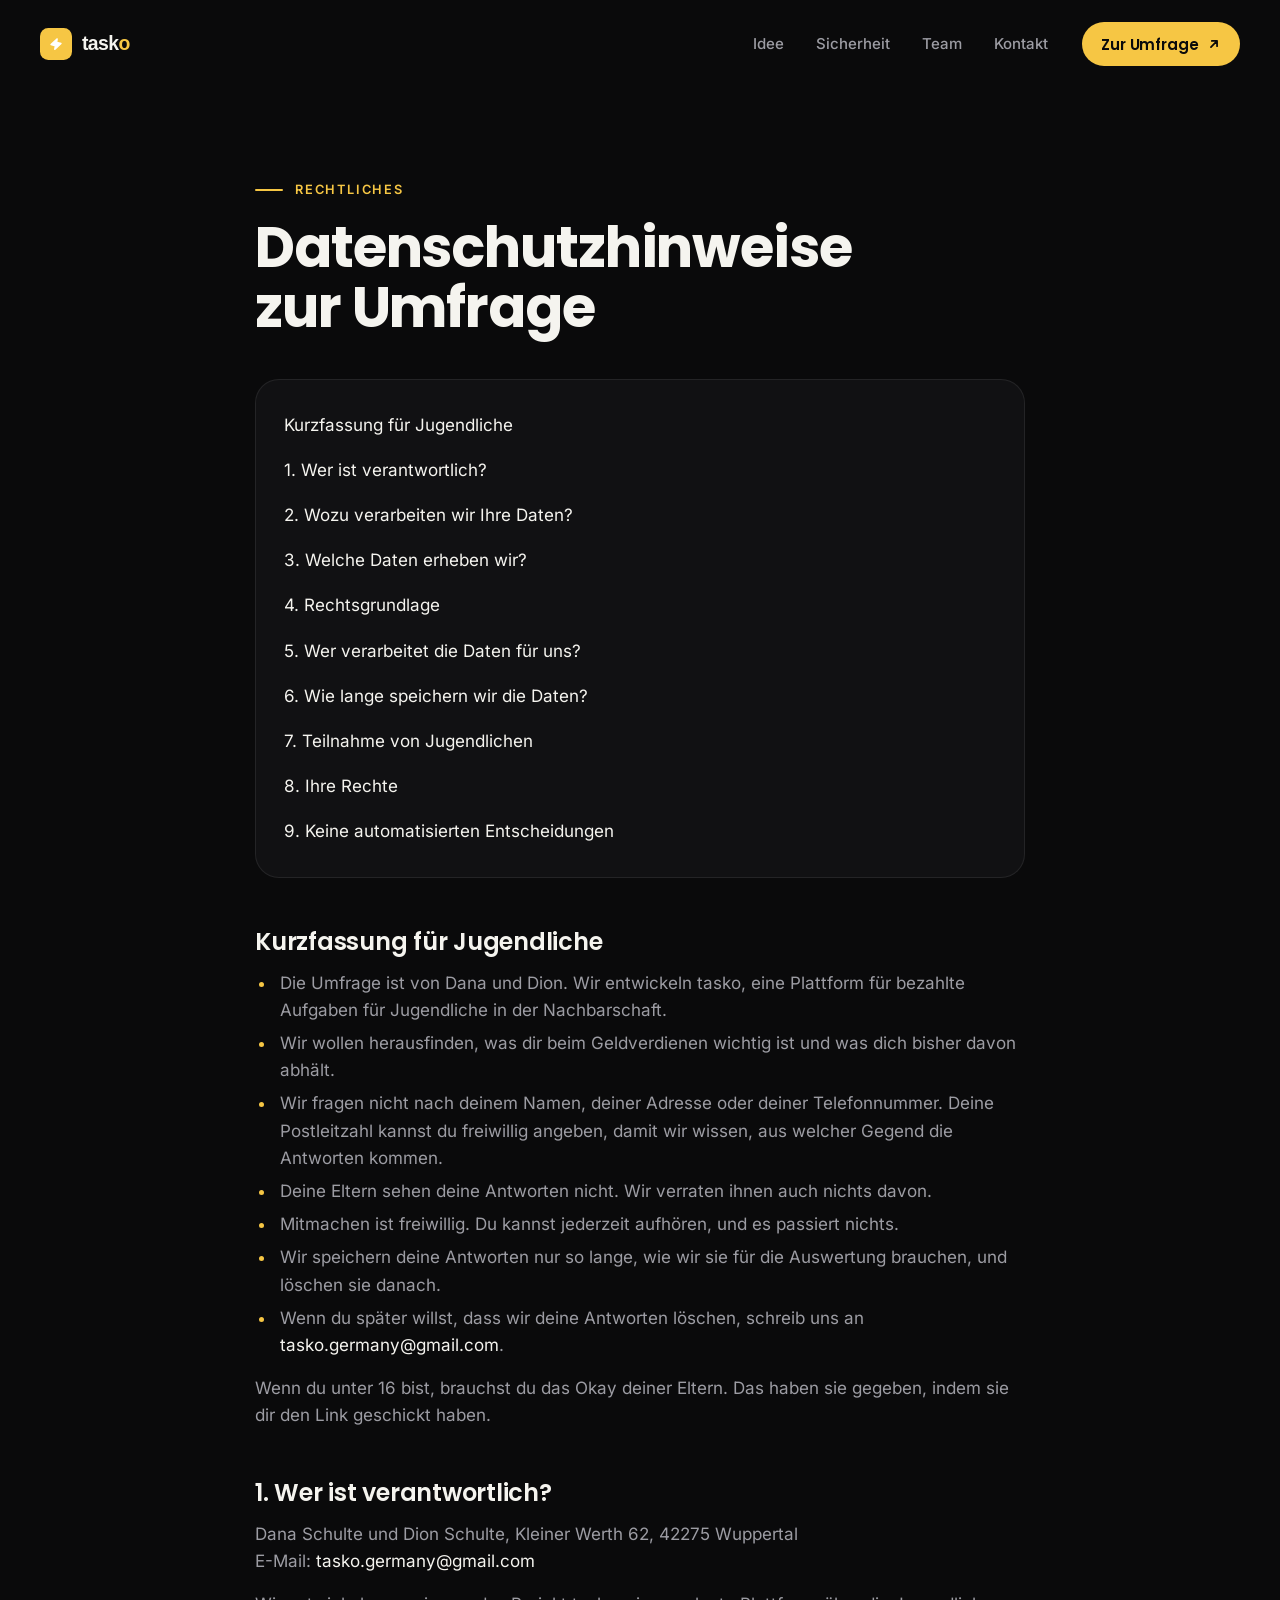
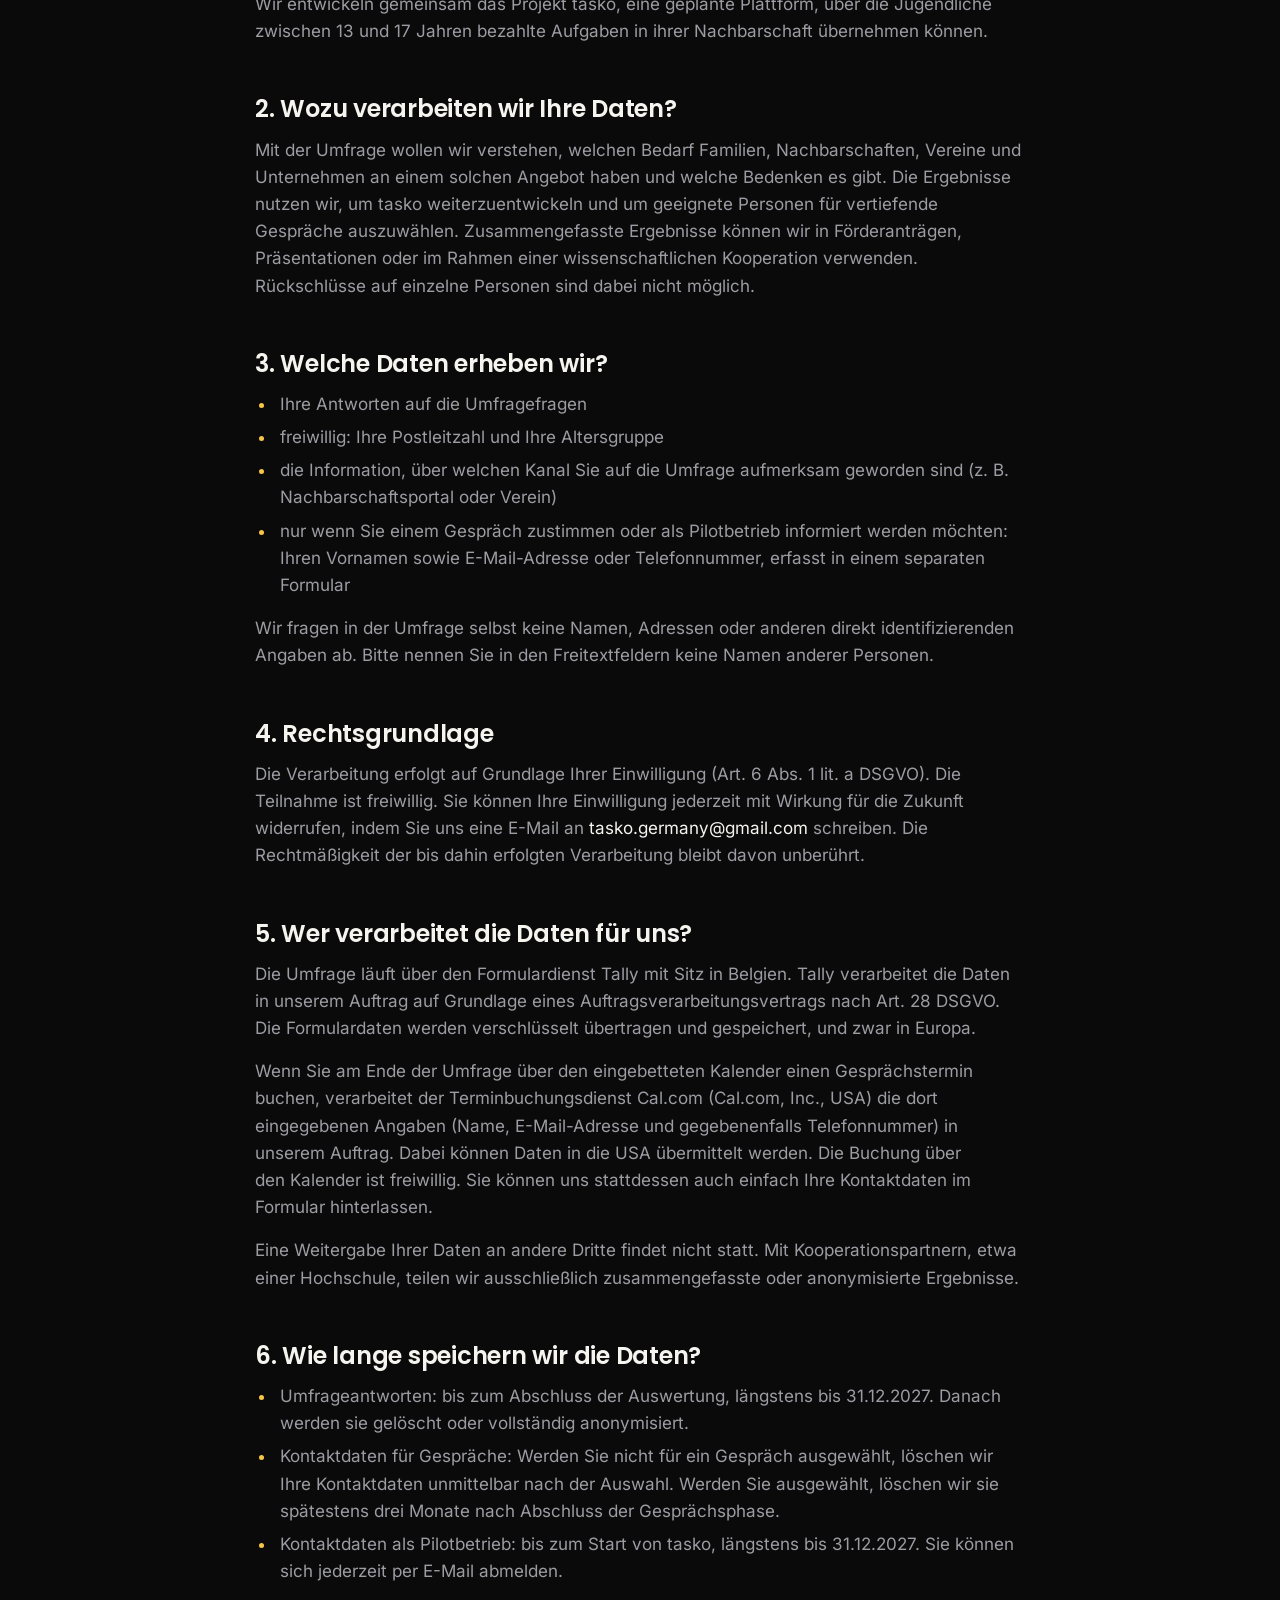
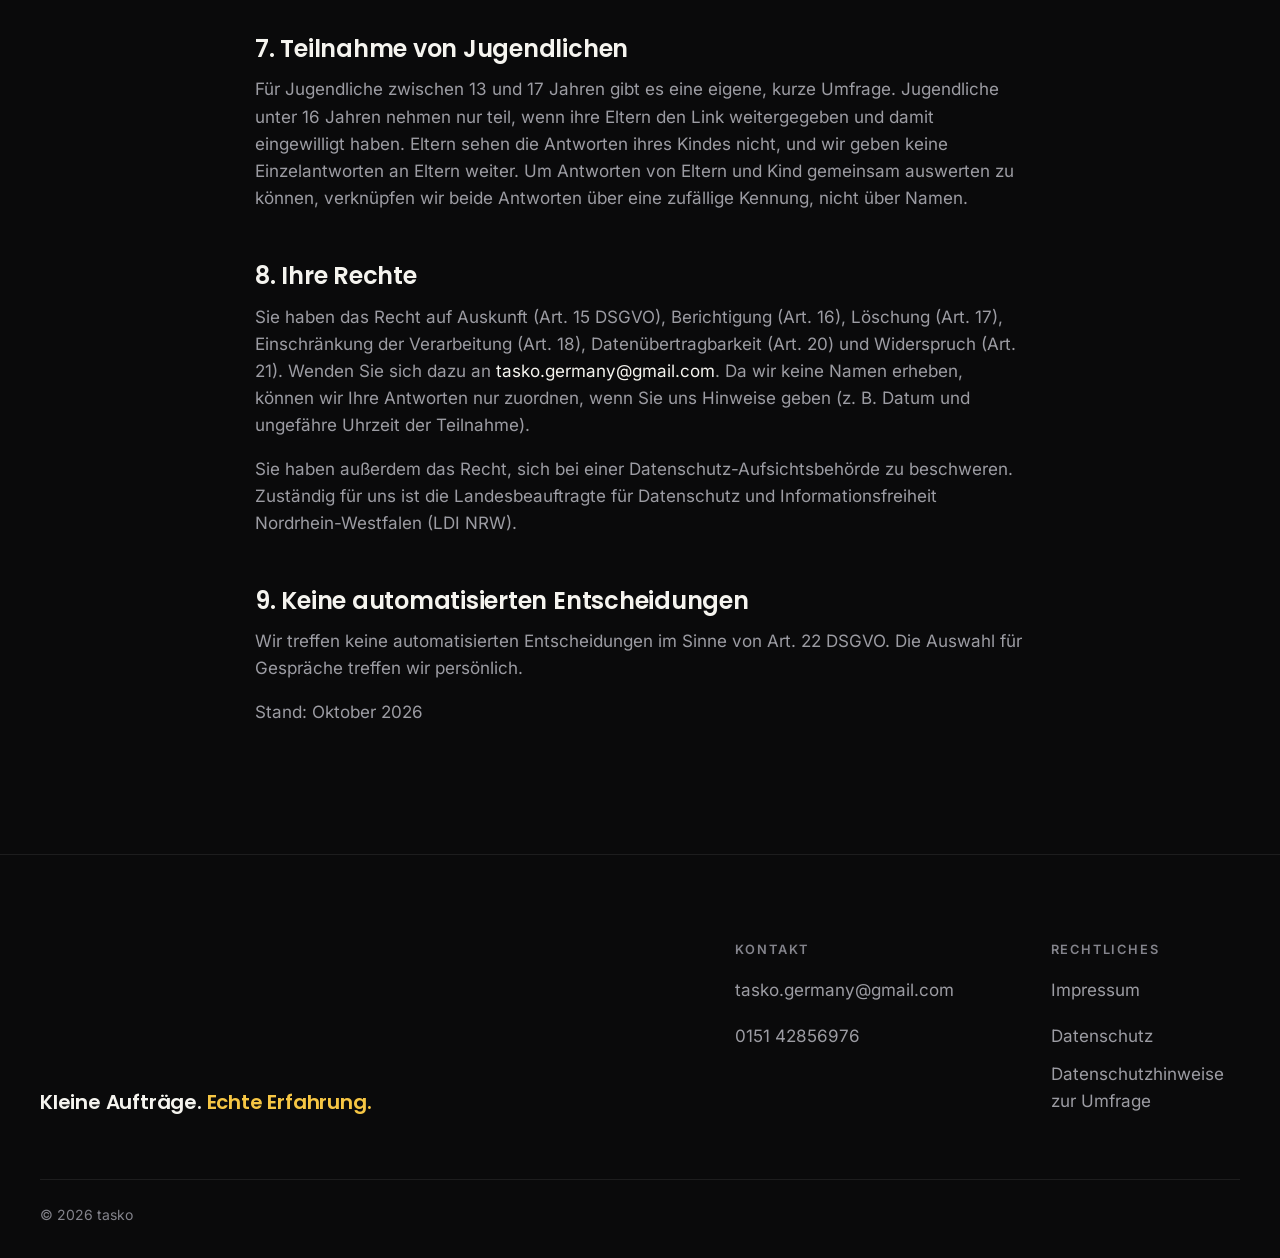
==== datenschutz-umfrage/index.html @ dd3f96b8 "tasko website v1" ====
<!doctype html>
<html lang="de">
<head>
  <meta charset="utf-8">
  <meta name="viewport" content="width=device-width, initial-scale=1, viewport-fit=cover">
  <!-- Sicherheit (GitHub Pages erlaubt keine eigenen HTTP-Header, daher per Meta; frame-ancestors geht per Meta nicht) -->
  <meta http-equiv="Content-Security-Policy" content="default-src 'self'; connect-src 'self' https://formspree.io; form-action https://formspree.io; img-src 'self' data:; font-src 'self'; style-src 'self'; script-src 'self'; base-uri 'self'; object-src 'none'">
  <meta name="referrer" content="strict-origin-when-cross-origin">
  <title>Datenschutzhinweise zur Umfrage | tasko</title>
  <meta name="description" content="Datenschutzhinweise zur tasko-Umfrage bei Tally: welche Daten wir erheben, wofür und welche Rechte du hast.">
  <meta name="color-scheme" content="dark">
  <meta name="theme-color" content="#0A0A0B">
  <link rel="canonical" href="https://taskoapp.de/datenschutz-umfrage/">

  <script src="/assets/js/early.js?v=8"></script>
  <link rel="preload" href="/assets/fonts/poppins-700.woff2" as="font" type="font/woff2" crossorigin>
  <link rel="preload" href="/assets/fonts/inter-400.woff2" as="font" type="font/woff2" crossorigin>
  <link rel="stylesheet" href="/assets/css/style.css?v=10">

  <link rel="icon" href="/favicon.svg" type="image/svg+xml">
  <link rel="apple-touch-icon" href="/apple-touch-icon.png">

  <script src="/assets/js/main.js?v=8" defer></script>
</head>
<body>
  <svg width="0" height="0" class="visually-hidden" aria-hidden="true" focusable="false">
    <symbol id="i-arrow" viewBox="0 0 16 16">
      <path d="M4.5 11.5 11.5 4.5M5.5 4.5h6v6"/>
    </symbol>
  </svg>

  <a class="skip-link" href="#main">Zum Inhalt springen</a>

  <!-- ========== Navigation ========== -->
  <header class="site-header">
    <div class="container">
    <nav class="nav" aria-label="Hauptnavigation">
      <a class="nav__brand" href="/" aria-label="tasko, zur Startseite">
        <img class="nav__badge" src="/assets/img/logo/tasko-badge.svg" alt="" width="32" height="32">
        <!-- TODO: Wortmarke als SVG aus der Originaldatei exportieren -->
        <img class="nav__wordmark" src="/assets/img/logo/tasko-wordmark.svg" alt="" width="68" height="22">
      </a>

      <ul class="nav__links" role="list">
        <li><a class="nav__link" href="/#idee">Idee</a></li>
        <li><a class="nav__link" href="/#sicherheit">Sicherheit</a></li>
        <li><a class="nav__link" href="/#team">Team</a></li>
        <li><a class="nav__link" href="/#kontakt">Kontakt</a></li>
      </ul>

      <a class="btn btn--primary btn--sm nav__cta" href="https://tally.so/r/EkyG24" target="_blank" rel="noopener">
        <span class="label-long">Zur Umfrage</span><span class="label-short">Umfrage</span>
        <svg class="btn__icon" aria-hidden="true" focusable="false"><use href="#i-arrow"/></svg>
        <span class="visually-hidden">(öffnet in neuem Tab)</span>
      </a>

      <button class="nav__toggle" type="button" aria-expanded="false" aria-controls="menu" aria-label="Menü öffnen">
        <span class="nav__toggle-lines" aria-hidden="true"></span>
      </button>
    </nav>
    </div>
  </header>

  <!-- ========== Mobil-Menü ========== -->
  <div class="menu" id="menu">
    <div class="menu__inner container">
      <nav aria-label="Mobile Navigation">
        <ul class="menu__list" role="list">
          <li><a class="menu__link" href="/#idee"><span class="menu__num" aria-hidden="true">01</span>Idee</a></li>
          <li><a class="menu__link" href="/#sicherheit"><span class="menu__num" aria-hidden="true">02</span>Sicherheit</a></li>
          <li><a class="menu__link" href="/#team"><span class="menu__num" aria-hidden="true">03</span>Team</a></li>
          <li><a class="menu__link" href="/#kontakt"><span class="menu__num" aria-hidden="true">04</span>Kontakt</a></li>
        </ul>
      </nav>
      <div class="menu__foot">
        <a class="btn btn--primary" href="https://tally.so/r/EkyG24" target="_blank" rel="noopener">
          Zur Umfrage
          <svg class="btn__icon" aria-hidden="true" focusable="false"><use href="#i-arrow"/></svg>
          <span class="visually-hidden">(öffnet in neuem Tab)</span>
        </a>
        <div class="menu__contact">
          <a class="link" href="mailto:tasko.germany@gmail.com">tasko.germany@gmail.com</a>
          <a class="link" href="tel:+4915142856976">0151 42856976</a>
        </div>
      </div>
    </div>
  </div>

  <main id="main" tabindex="-1">
    <article class="legal container" aria-labelledby="legal-title">
      <p class="eyebrow">Rechtliches</p>
      <h1 id="legal-title">Datenschutzhinweise zur Umfrage</h1>

      <!-- TODO: vor Veröffentlichung rechtlich prüfen lassen -->
      <nav class="legal__toc" aria-label="Inhalt">
        <ol role="list">
          <li><a class="link" href="#kurz">Kurzfassung für Jugendliche</a></li>
          <li><a class="link" href="#verantwortlich">1. Wer ist verantwortlich?</a></li>
          <li><a class="link" href="#zweck">2. Wozu verarbeiten wir Ihre Daten?</a></li>
          <li><a class="link" href="#daten">3. Welche Daten erheben wir?</a></li>
          <li><a class="link" href="#rechtsgrundlage">4. Rechtsgrundlage</a></li>
          <li><a class="link" href="#dienstleister">5. Wer verarbeitet die Daten für uns?</a></li>
          <li><a class="link" href="#speicherdauer">6. Wie lange speichern wir die Daten?</a></li>
          <li><a class="link" href="#jugendliche">7. Teilnahme von Jugendlichen</a></li>
          <li><a class="link" href="#rechte">8. Ihre Rechte</a></li>
          <li><a class="link" href="#entscheidungen">9. Keine automatisierten Entscheidungen</a></li>
        </ol>
      </nav>

      <h2 id="kurz">Kurzfassung für Jugendliche</h2>
      <ul>
        <li>Die Umfrage ist von Dana und Dion. Wir entwickeln tasko, eine Plattform für bezahlte Aufgaben für Jugendliche in der Nachbarschaft.</li>
        <li>Wir wollen herausfinden, was dir beim Geldverdienen wichtig ist und was dich bisher davon abhält.</li>
        <li>Wir fragen nicht nach deinem Namen, deiner Adresse oder deiner Telefonnummer. Deine Postleitzahl kannst du freiwillig angeben, damit wir wissen, aus welcher Gegend die Antworten kommen.</li>
        <li>Deine Eltern sehen deine Antworten nicht. Wir verraten ihnen auch nichts davon.</li>
        <li>Mitmachen ist freiwillig. Du kannst jederzeit aufhören, und es passiert nichts.</li>
        <li>Wir speichern deine Antworten nur so lange, wie wir sie für die Auswertung brauchen, und löschen sie danach.</li>
        <li>Wenn du später willst, dass wir deine Antworten löschen, schreib uns an <a class="link" href="mailto:tasko.germany@gmail.com">tasko.germany@gmail.com</a>.</li>
      </ul>
      <p>Wenn du unter 16 bist, brauchst du das Okay deiner Eltern. Das haben sie gegeben, indem sie dir den Link geschickt haben.</p>

      <h2 id="verantwortlich">1. Wer ist verantwortlich?</h2>
      <p>Dana Schulte und Dion Schulte, Kleiner Werth 62, 42275 Wuppertal<br>
      E-Mail: <a class="link" href="mailto:tasko.germany@gmail.com">tasko.germany@gmail.com</a></p>
      <p>Wir entwickeln gemeinsam das Projekt tasko, eine geplante Plattform, über die Jugendliche zwischen 13 und 17 Jahren bezahlte Aufgaben in ihrer Nachbarschaft übernehmen können.</p>

      <h2 id="zweck">2. Wozu verarbeiten wir Ihre Daten?</h2>
      <p>Mit der Umfrage wollen wir verstehen, welchen Bedarf Familien, Nachbarschaften, Vereine und Unternehmen an einem solchen Angebot haben und welche Bedenken es gibt. Die Ergebnisse nutzen wir, um tasko weiterzuentwickeln und um geeignete Personen für vertiefende Gespräche auszuwählen. Zusammengefasste Ergebnisse können wir in Förderanträgen, Präsentationen oder im Rahmen einer wissenschaftlichen Kooperation verwenden. Rückschlüsse auf einzelne Personen sind dabei nicht möglich.</p>

      <h2 id="daten">3. Welche Daten erheben wir?</h2>
      <ul>
        <li>Ihre Antworten auf die Umfragefragen</li>
        <li>freiwillig: Ihre Postleitzahl und Ihre Altersgruppe</li>
        <li>die Information, über welchen Kanal Sie auf die Umfrage aufmerksam geworden sind (z. B. Nachbarschaftsportal oder Verein)</li>
        <li>nur wenn Sie einem Gespräch zustimmen oder als Pilotbetrieb informiert werden möchten: Ihren Vornamen sowie E-Mail-Adresse oder Telefonnummer, erfasst in einem separaten Formular</li>
      </ul>
      <p>Wir fragen in der Umfrage selbst keine Namen, Adressen oder anderen direkt identifizierenden Angaben ab. Bitte nennen Sie in den Freitextfeldern keine Namen anderer Personen.</p>

      <h2 id="rechtsgrundlage">4. Rechtsgrundlage</h2>
      <p>Die Verarbeitung erfolgt auf Grundlage Ihrer Einwilligung (Art. 6 Abs. 1 lit. a DSGVO). Die Teilnahme ist freiwillig. Sie können Ihre Einwilligung jederzeit mit Wirkung für die Zukunft widerrufen, indem Sie uns eine E-Mail an <a class="link" href="mailto:tasko.germany@gmail.com">tasko.germany@gmail.com</a> schreiben. Die Rechtmäßigkeit der bis dahin erfolgten Verarbeitung bleibt davon unberührt.</p>

      <h2 id="dienstleister">5. Wer verarbeitet die Daten für uns?</h2>
      <p>Die Umfrage läuft über den Formulardienst Tally mit Sitz in Belgien. Tally verarbeitet die Daten in unserem Auftrag auf Grundlage eines Auftragsverarbeitungsvertrags nach Art. 28 DSGVO. Die Formulardaten werden verschlüsselt übertragen und gespeichert, und zwar in Europa.</p>
      <p>Wenn Sie am Ende der Umfrage über den eingebetteten Kalender einen Gesprächstermin buchen, verarbeitet der Terminbuchungsdienst Cal.com (Cal.com, Inc., USA) die dort eingegebenen Angaben (Name, E-Mail-Adresse und gegebenenfalls Telefonnummer) in unserem Auftrag. Dabei können Daten in die USA übermittelt werden. Die Buchung über den Kalender ist freiwillig. Sie können uns stattdessen auch einfach Ihre Kontaktdaten im Formular hinterlassen.</p>
      <p>Eine Weitergabe Ihrer Daten an andere Dritte findet nicht statt. Mit Kooperationspartnern, etwa einer Hochschule, teilen wir ausschließlich zusammengefasste oder anonymisierte Ergebnisse.</p>

      <h2 id="speicherdauer">6. Wie lange speichern wir die Daten?</h2>
      <ul>
        <li>Umfrageantworten: bis zum Abschluss der Auswertung, längstens bis 31.12.2027. Danach werden sie gelöscht oder vollständig anonymisiert.</li>
        <li>Kontaktdaten für Gespräche: Werden Sie nicht für ein Gespräch ausgewählt, löschen wir Ihre Kontaktdaten unmittelbar nach der Auswahl. Werden Sie ausgewählt, löschen wir sie spätestens drei Monate nach Abschluss der Gesprächsphase.</li>
        <li>Kontaktdaten als Pilotbetrieb: bis zum Start von tasko, längstens bis 31.12.2027. Sie können sich jederzeit per E-Mail abmelden.</li>
      </ul>

      <h2 id="jugendliche">7. Teilnahme von Jugendlichen</h2>
      <p>Für Jugendliche zwischen 13 und 17 Jahren gibt es eine eigene, kurze Umfrage. Jugendliche unter 16 Jahren nehmen nur teil, wenn ihre Eltern den Link weitergegeben und damit eingewilligt haben. Eltern sehen die Antworten ihres Kindes nicht, und wir geben keine Einzelantworten an Eltern weiter. Um Antworten von Eltern und Kind gemeinsam auswerten zu können, verknüpfen wir beide Antworten über eine zufällige Kennung, nicht über Namen.</p>

      <h2 id="rechte">8. Ihre Rechte</h2>
      <p>Sie haben das Recht auf Auskunft (Art. 15 DSGVO), Berichtigung (Art. 16), Löschung (Art. 17), Einschränkung der Verarbeitung (Art. 18), Datenübertragbarkeit (Art. 20) und Widerspruch (Art. 21). Wenden Sie sich dazu an <a class="link" href="mailto:tasko.germany@gmail.com">tasko.germany@gmail.com</a>. Da wir keine Namen erheben, können wir Ihre Antworten nur zuordnen, wenn Sie uns Hinweise geben (z. B. Datum und ungefähre Uhrzeit der Teilnahme).</p>
      <p>Sie haben außerdem das Recht, sich bei einer Datenschutz-Aufsichtsbehörde zu beschweren. Zuständig für uns ist die Landesbeauftragte für Datenschutz und Informationsfreiheit Nordrhein-Westfalen (LDI NRW).</p>

      <h2 id="entscheidungen">9. Keine automatisierten Entscheidungen</h2>
      <p>Wir treffen keine automatisierten Entscheidungen im Sinne von Art. 22 DSGVO. Die Auswahl für Gespräche treffen wir persönlich.</p>
      <p>Stand: Oktober 2026</p>
    </article>
  </main>

  <!-- ========== Footer ========== -->
  <footer class="site-footer">
    <div class="container">
      <div class="footer__grid">
        <div class="footer__brand">
          <a class="footer__logo" href="/" aria-label="tasko, zur Startseite">
            <!-- TODO: höher aufgelöste Datei bzw. SVG des gestapelten Logos nachliefern (aktuell 264×278 px) -->
            <img class="footer__logo-img" src="/assets/img/logo/tasko-logo-dark.png" alt="" width="264" height="278" loading="lazy" decoding="async">
          </a>
          <!-- TODO: Copy final -->
          <p class="footer__claim">Kleine Aufträge. <em class="hl">Echte Erfahrung.</em></p>
        </div>

        <div class="footer__col">
          <h2>Kontakt</h2>
          <ul role="list">
            <li><a class="link" href="mailto:tasko.germany@gmail.com">tasko.germany@gmail.com</a></li>
            <li><a class="link" href="tel:+4915142856976">0151 42856976</a></li>
          </ul>
        </div>

        <div class="footer__col">
          <h2>Rechtliches</h2>
          <ul role="list">
            <li><a class="link" href="/impressum/">Impressum</a></li>
            <li><a class="link" href="/datenschutz/">Datenschutz</a></li>
            <li><a class="link" href="/datenschutz-umfrage/">Datenschutzhinweise zur Umfrage</a></li>
          </ul>
        </div>
      </div>

      <div class="footer__bottom">
        <p>© 2026 tasko</p>
      </div>
    </div>
  </footer>
</body>
</html>
---- assets/css/style.css ----
/* ==========================================================================
   tasko – style.css
   Aufbau: Fonts · Tokens · Reset · Basis-Typo · Utilities · Buttons ·
           Navigation · Mobil-Menü · Sektionen · Footer · Reveal · Reduced Motion
   ========================================================================== */

/* ---------- Fonts (selbst gehostet, latin-Subset inkl. Umlaute) ---------- */
/* Lizenz: SIL Open Font License 1.1, siehe /assets/fonts/OFL-Poppins.txt und OFL-Inter.txt */
@font-face {
  font-family: "Poppins";
  src: url("/assets/fonts/poppins-600.woff2") format("woff2");
  font-weight: 600;
  font-style: normal;
  font-display: swap;
}
@font-face {
  font-family: "Poppins";
  src: url("/assets/fonts/poppins-700.woff2") format("woff2");
  font-weight: 700;
  font-style: normal;
  font-display: swap;
}
@font-face {
  font-family: "Inter";
  src: url("/assets/fonts/inter-400.woff2") format("woff2");
  font-weight: 400;
  font-style: normal;
  font-display: swap;
}
@font-face {
  font-family: "Inter";
  src: url("/assets/fonts/inter-500.woff2") format("woff2");
  font-weight: 500;
  font-style: normal;
  font-display: swap;
}
@font-face {
  font-family: "Inter";
  src: url("/assets/fonts/inter-600.woff2") format("woff2");
  font-weight: 600;
  font-style: normal;
  font-display: swap;
}

/* ---------- Tokens ---------- */
:root {
  /* Farben */
  --bg:            #0A0A0B;
  --surface:       #111113;
  --surface-2:     #17171A;
  --glass:         rgba(22, 22, 25, 0.55);
  --border:        rgba(255, 255, 255, 0.08);
  --border-strong: rgba(255, 255, 255, 0.16);
  --text:          #F5F4EF;
  --text-muted:    #9C9CA3;
  /* #84848C statt #6B6B72: erreicht WCAG AA (≥ 4,8:1 auf --bg, --surface, --surface-2) */
  --text-subtle:   #84848C;
  /* Logo-Gelb, identisch mit Badge, Favicon und Touch-Icon. Schwarz auf Gelb: 12,3:1 */
  /* TODO: Hex mit Original-Designdatei abgleichen */
  --accent:        #F6C644;
  --accent-rgb:    246, 198, 68;
  --accent-hover:  #F9D46E;
  --accent-ink:    #0A0A0B;
  --accent-soft:   rgba(var(--accent-rgb), 0.10);
  --accent-line:   rgba(var(--accent-rgb), 0.35);
  /* Nur für Formular-Fehlermeldungen (funktional, kein zweiter Akzent). 7,8:1 auf --surface-2 */
  --danger:        #FF8A80;

  /* Typo */
  --font-head: "Poppins", ui-sans-serif, system-ui, -apple-system, "Segoe UI", sans-serif;
  --font-body: "Inter", ui-sans-serif, system-ui, -apple-system, "Segoe UI", sans-serif;
  --fs-h1: clamp(2.5rem, 6vw + 1rem, 5.5rem);
  --fs-h2: clamp(2rem, 3.5vw + 1rem, 3.5rem);
  --fs-h3: clamp(1.25rem, 0.5vw + 1.1rem, 1.5rem);
  --fs-body: 1.0625rem;
  --fs-small: 0.875rem;
  --fs-eyebrow: 0.8rem;

  /* Layout */
  --container: 1200px;
  --gutter: 24px;
  --section-space: clamp(72px, 9vw, 128px);
  --nav-h: 64px;
  --nav-top: 12px;
  --radius-card: 24px;
  --radius-img: 20px;
  --radius-pill: 999px;

  /* Motion */
  --ease-out: cubic-bezier(0.2, 0.7, 0.2, 1);
  --dur-fast: 200ms;
  --dur-base: 450ms;
  --dur-reveal: 800ms;
  --stagger: 80ms;

  /* Glass */
  --glass-blur: blur(20px) saturate(140%);
  --glass-highlight: inset 0 1px 0 rgba(255, 255, 255, 0.06);
}

@media (min-width: 960px) {
  :root { --gutter: 40px; }
}

/* ---------- Reset ---------- */
*, *::before, *::after { box-sizing: border-box; }

html {
  color-scheme: dark;
  -webkit-text-size-adjust: 100%;
  text-size-adjust: 100%;
  scroll-padding-top: calc(var(--nav-h) + var(--nav-top) + 16px);
}

@media (prefers-reduced-motion: no-preference) {
  html { scroll-behavior: smooth; }
}

body {
  margin: 0;
  min-height: 100vh;
  background: var(--bg);
  color: var(--text);
  font-family: var(--font-body);
  font-size: var(--fs-body);
  line-height: 1.6;
  font-weight: 400;
  -webkit-font-smoothing: antialiased;
  -moz-osx-font-smoothing: grayscale;
  text-rendering: optimizeLegibility;
  overflow-x: hidden;
}

/* Kein Scrollen der Seite hinter dem offenen Mobil-Menü */
html.menu-open,
html.menu-open body { overflow: hidden; }

img, svg, picture, video { display: block; max-width: 100%; }
img { height: auto; }

h1, h2, h3, h4, p, ul, ol, figure, blockquote { margin: 0; }
ul[role="list"], ol[role="list"] { list-style: none; padding: 0; }

a { color: inherit; text-decoration: none; }
button, input, select, textarea { font: inherit; color: inherit; }
button { cursor: pointer; background: none; border: 0; padding: 0; }

::selection { background: var(--accent); color: var(--accent-ink); }

/* Fokus: immer sichtbar bei Tastatur */
:focus { outline: none; }
:focus-visible {
  outline: 2px solid var(--accent);
  outline-offset: 3px;
  border-radius: 4px;
}
main:focus-visible { outline: none; }

/* ---------- Basis-Typo ---------- */
h1, h2, h3, h4 {
  font-family: var(--font-head);
  font-weight: 700;
  color: var(--text);
  text-wrap: balance;
}

h1, .h1 {
  font-size: var(--fs-h1);
  line-height: 1.02;
  letter-spacing: -0.03em;
}

h2, .h2 {
  font-size: var(--fs-h2);
  line-height: 1.08;
  letter-spacing: -0.02em;
}

h3, .h3 {
  font-size: var(--fs-h3);
  font-weight: 600;
  line-height: 1.25;
  letter-spacing: -0.01em;
}

p { max-width: 62ch; text-wrap: pretty; }

.lead {
  font-size: clamp(1.0625rem, 0.4vw + 1rem, 1.25rem);
  color: var(--text-muted);
  line-height: 1.55;
}

.muted  { color: var(--text-muted); }
.subtle { color: var(--text-subtle); }
.small  { font-size: var(--fs-small); }

/* Gelbe Hervorhebung einzelner Wörter */
.hl {
  font-style: normal;
  color: var(--accent);
}

/* Eyebrow-Label mit gelbem Strich davor */
.eyebrow {
  display: inline-flex;
  align-items: center;
  gap: 12px;
  margin-bottom: 20px;
  font-family: var(--font-body);
  font-size: var(--fs-eyebrow);
  font-weight: 600;
  line-height: 1.2;
  letter-spacing: 0.14em;
  text-transform: uppercase;
  color: var(--accent);
}
.eyebrow::before {
  content: "";
  flex: none;
  width: 28px;
  height: 2px;
  border-radius: 2px;
  background: var(--accent);
}

/* Textlink: gelbe Unterstreichung wächst von links */
.link {
  position: relative;
  display: inline-block;
}
.link::after {
  content: "";
  position: absolute;
  left: 0;
  right: 0;
  bottom: -2px;
  height: 1px;
  background: var(--accent);
  transform: scaleX(0);
  transform-origin: left center;
  transition: transform var(--dur-base) var(--ease-out);
}
.link:hover::after,
.link:focus-visible::after { transform: scaleX(1); }

/* ---------- Utilities ---------- */
.container {
  width: 100%;
  max-width: calc(var(--container) + var(--gutter) * 2);
  margin-inline: auto;
  padding-inline: var(--gutter);
}

.visually-hidden {
  position: absolute !important;
  width: 1px;
  height: 1px;
  padding: 0;
  margin: -1px;
  overflow: hidden;
  clip: rect(0 0 0 0);
  clip-path: inset(50%);
  white-space: nowrap;
  border: 0;
}

.skip-link {
  position: fixed;
  top: 12px;
  left: 12px;
  z-index: 1000;
  padding: 12px 20px;
  border-radius: var(--radius-pill);
  background: var(--accent);
  color: var(--accent-ink);
  font-family: var(--font-head);
  font-weight: 600;
  transform: translateY(-160%);
  transition: transform var(--dur-fast) var(--ease-out);
}
.skip-link:focus-visible { transform: translateY(0); }

/* Liquid Glass */
.glass {
  background: var(--glass);
  -webkit-backdrop-filter: var(--glass-blur);
  backdrop-filter: var(--glass-blur);
  border: 1px solid var(--border);
  box-shadow: var(--glass-highlight);
}

@supports not ((backdrop-filter: blur(1px)) or (-webkit-backdrop-filter: blur(1px))) {
  .glass { background: var(--surface-2); }
}

/* Icon-Rahmen im Pitchdeck-Stil */
.icon-frame {
  display: inline-grid;
  place-items: center;
  flex: none;
  width: 40px;
  height: 40px;
  border-radius: 12px;
  border: 1px solid var(--accent-line);
  background: var(--accent-soft);
  color: var(--accent);
}
.icon {
  width: 24px;
  height: 24px;
  fill: none;
  stroke: currentColor;
  stroke-width: 1.5;
  stroke-linecap: round;
  stroke-linejoin: round;
}

/* ---------- Buttons ---------- */
.btn {
  position: relative;
  display: inline-flex;
  align-items: center;
  justify-content: center;
  gap: 10px;
  height: 52px;
  padding: 0 26px;
  border-radius: var(--radius-pill);
  border: 1px solid transparent;
  font-family: var(--font-head);
  font-size: 1rem;
  font-weight: 600;
  line-height: 1;
  letter-spacing: -0.005em;
  white-space: nowrap;
  transition:
    transform var(--dur-fast) var(--ease-out),
    background-color var(--dur-fast) var(--ease-out),
    border-color var(--dur-fast) var(--ease-out),
    color var(--dur-fast) var(--ease-out);
}
.btn:focus-visible { border-radius: var(--radius-pill); }

.btn__icon {
  width: 16px;
  height: 16px;
  flex: none;
  fill: none;
  stroke: currentColor;
  stroke-width: 2;
  stroke-linecap: round;
  stroke-linejoin: round;
  transition: transform var(--dur-fast) var(--ease-out);
}

.btn--primary {
  background: var(--accent);
  color: var(--accent-ink);
}
.btn--primary:hover { background: var(--accent-hover); }

.btn--secondary {
  background: transparent;
  color: var(--text);
  border-color: var(--border-strong);
}
.btn--secondary:hover {
  border-color: rgba(255, 255, 255, 0.32);
  background: rgba(255, 255, 255, 0.04);
}

.btn:hover { transform: translateY(-2px); }
.btn:hover .btn__icon { transform: translate(2px, -2px); }
.btn:active { transform: translateY(0); }

/* Kompakte Variante (Nav), bleibt ≥ 44px Touch-Ziel */
.btn--sm {
  height: 44px;
  padding: 0 18px;
  font-size: 0.9375rem;
  gap: 8px;
}
.btn--sm .btn__icon { width: 14px; height: 14px; }

.btn-row {
  display: flex;
  flex-wrap: wrap;
  gap: 12px;
}

/* ---------- Navigation ---------- */
.site-header {
  position: fixed;
  inset: 0 0 auto 0;
  z-index: 100;
  padding-top: var(--nav-top);
  pointer-events: none; /* nur die Nav selbst ist klickbar */
}

.nav {
  position: relative;
  display: flex;
  align-items: center;
  gap: 8px;
  height: var(--nav-h);
  padding-inline: 0;
  pointer-events: auto;
}

/* Glass-Pill als Hintergrund-Ebene, blendet ab 80px Scroll ein (nur opacity/transform).
   Ragt 10px in den Seitenrand, damit das Logo mit dem Seiteninhalt fluchtet. */
.nav::before {
  content: "";
  position: absolute;
  inset: 0 -10px;
  z-index: -1;
  border-radius: var(--radius-pill);
  background: var(--glass);
  -webkit-backdrop-filter: var(--glass-blur);
  backdrop-filter: var(--glass-blur);
  border: 1px solid var(--border);
  box-shadow: var(--glass-highlight), 0 12px 40px -12px rgba(0, 0, 0, 0.6);
  opacity: 0;
  transform: scale(0.985);
  transition:
    opacity var(--dur-base) var(--ease-out),
    transform var(--dur-base) var(--ease-out);
}
.site-header.is-scrolled .nav::before {
  opacity: 1;
  transform: scale(1);
}
html.menu-open .site-header .nav::before { opacity: 0; }

@supports not ((backdrop-filter: blur(1px)) or (-webkit-backdrop-filter: blur(1px))) {
  .nav::before { background: var(--surface-2); }
}

.nav__brand {
  display: inline-flex;
  align-items: center;
  gap: 10px;
  min-height: 44px;
  margin-right: auto;
  padding-right: 6px;
  border-radius: 12px;
}
.nav__badge { width: 32px; height: 32px; }
.nav__wordmark { width: auto; height: 22px; }

.nav__links {
  display: none;
  align-items: center;
  gap: 4px;
  margin: 0 8px 0 0;
}

.nav__link {
  position: relative;
  display: inline-flex;
  align-items: center;
  min-height: 44px;
  padding: 0 14px;
  border-radius: var(--radius-pill);
  font-size: 0.9375rem;
  font-weight: 500;
  color: var(--text-muted);
  transition: color var(--dur-fast) var(--ease-out);
}
.nav__link::after {
  content: "";
  position: absolute;
  left: 50%;
  bottom: 6px;
  width: 4px;
  height: 4px;
  margin-left: -2px;
  border-radius: 50%;
  background: var(--accent);
  opacity: 0;
  transform: scale(0);
  transition:
    opacity var(--dur-fast) var(--ease-out),
    transform var(--dur-fast) var(--ease-out);
}
.nav__link:hover { color: var(--text); }
.nav__link[aria-current="true"] { color: var(--text); }
.nav__link[aria-current="true"]::after {
  opacity: 1;
  transform: scale(1);
}

.nav__toggle {
  position: relative;
  display: inline-grid;
  place-items: center;
  width: 44px;
  height: 44px;
  border-radius: 50%;
  border: 1px solid var(--border-strong);
  transition: border-color var(--dur-fast) var(--ease-out), background-color var(--dur-fast) var(--ease-out);
}
.nav__toggle:hover { background: rgba(255, 255, 255, 0.04); }
.nav__toggle:focus-visible { border-radius: 50%; }

.nav__toggle-lines,
.nav__toggle-lines::before {
  display: block;
  width: 16px;
  height: 1.5px;
  border-radius: 2px;
  background: var(--text);
  transition: transform var(--dur-base) var(--ease-out);
}
.nav__toggle-lines {
  position: relative;
  transform: translateY(-3px);
}
.nav__toggle-lines::before {
  content: "";
  position: absolute;
  left: 0;
  top: 6px;
}
.nav__toggle[aria-expanded="true"] .nav__toggle-lines { transform: translateY(0) rotate(45deg); }
.nav__toggle[aria-expanded="true"] .nav__toggle-lines::before { transform: translateY(-6px) rotate(-90deg); }

/* Kompakter CTA mobil: Text verkürzen */
.nav__cta .label-long { display: none; }

@media (max-width: 339px) {
  .nav__wordmark { display: none; }
}

@media (min-width: 640px) {
  .nav { gap: 12px; }
  .nav__cta .label-long  { display: inline; }
  .nav__cta .label-short { display: none; }
}

@media (min-width: 960px) {
  .nav__links { display: flex; }
  .nav__toggle { display: none; }
}

/* ---------- Mobil-Menü (Fullscreen-Glass-Overlay) ---------- */
.menu {
  position: fixed;
  inset: 0;
  z-index: 90;
  display: flex;
  flex-direction: column;
  padding: calc(var(--nav-top) + var(--nav-h) + 40px) 0 32px;
  overflow-y: auto;
  background: rgba(10, 10, 11, 0.88);
  -webkit-backdrop-filter: blur(28px) saturate(140%);
  backdrop-filter: blur(28px) saturate(140%);
  visibility: hidden;
  opacity: 0;
  transition:
    opacity var(--dur-base) var(--ease-out),
    visibility 0s linear var(--dur-base);
}
.menu.is-open {
  visibility: visible;
  opacity: 1;
  transition:
    opacity var(--dur-base) var(--ease-out),
    visibility 0s linear 0s;
}

@supports not ((backdrop-filter: blur(1px)) or (-webkit-backdrop-filter: blur(1px))) {
  .menu { background: rgba(10, 10, 11, 0.98); }
}

.menu__inner {
  display: flex;
  flex-direction: column;
  flex: 1;
  gap: 40px;
}

.menu__list {
  display: flex;
  flex-direction: column;
  gap: 4px;
}

.menu__link {
  display: flex;
  align-items: baseline;
  gap: 16px;
  padding: 8px 0;
  font-family: var(--font-head);
  font-size: clamp(2rem, 9vw, 2.75rem);
  font-weight: 600;
  line-height: 1.15;
  letter-spacing: -0.02em;
  color: var(--text);
}
.menu__num {
  font-family: var(--font-body);
  font-size: var(--fs-eyebrow);
  font-weight: 600;
  letter-spacing: 0.14em;
  color: var(--accent);
}
.menu__link[aria-current="true"] { color: var(--accent); }

.menu__foot {
  display: flex;
  flex-direction: column;
  gap: 20px;
  margin-top: auto;
  padding-top: 24px;
  border-top: 1px solid var(--border);
}
.menu__foot .btn { align-self: flex-start; }
.menu__contact {
  display: flex;
  flex-direction: column;
  gap: 4px;
  color: var(--text-muted);
}
.menu__contact a {
  display: inline-flex;
  align-items: center;
  min-height: 44px;
}

/* Einblenden der Menüeinträge mit Stagger */
.menu__list > li,
.menu__foot {
  opacity: 0;
  transform: translateY(16px);
  transition:
    opacity var(--dur-base) var(--ease-out),
    transform var(--dur-base) var(--ease-out);
}
.menu.is-open .menu__list > li,
.menu.is-open .menu__foot {
  opacity: 1;
  transform: none;
  transition-delay: calc(var(--menu-i, 0) * 60ms + 80ms);
}
.menu__list > li:nth-child(1) { --menu-i: 0; }
.menu__list > li:nth-child(2) { --menu-i: 1; }
.menu__list > li:nth-child(3) { --menu-i: 2; }
.menu__list > li:nth-child(4) { --menu-i: 3; }
.menu__foot { --menu-i: 4; }

@media (min-width: 960px) {
  .menu { display: none; }
}

/* ---------- Sektionen ---------- */
main { display: block; }

.section {
  position: relative;
  padding-block: var(--section-space);
}

.section__head {
  max-width: 760px;
  margin-bottom: clamp(40px, 5vw, 64px);
}
.section__head .lead { margin-top: 24px; }

/* Geteilter Kopf: Überschrift links, Intro bzw. Umschalter rechts (füllt die Breite) */
.section__head--split .section__head-aside { margin-top: 24px; }
@media (min-width: 960px) {
  .section__head--split {
    display: grid;
    grid-template-columns: minmax(0, 7fr) minmax(0, 5fr);
    column-gap: 64px;
    align-items: end;
    max-width: none;
  }
  .section__head--split > * { grid-column: 1; justify-self: start; }
  .section__head--split .section__head-aside {
    grid-column: 2;
    grid-row: 1 / span 2;
    align-self: end;
    margin-top: 0;
  }
  .section__head--split .segment.section__head-aside { justify-self: end; }
}

/* Subtile, statische Lichtquelle in einer Ecke (max. Opacity 0.07) */
.has-glow { position: relative; isolation: isolate; overflow: hidden; }
.has-glow::before {
  content: "";
  position: absolute;
  z-index: -1;
  width: min(900px, 120vw);
  aspect-ratio: 1;
  border-radius: 50%;
  background: radial-gradient(closest-side, rgba(var(--accent-rgb), 0.07), rgba(var(--accent-rgb), 0));
  pointer-events: none;
}
.has-glow--tr::before { top: -35%; right: -25%; }
.has-glow--bl::before { bottom: -35%; left: -25%; }

/* ---------- Hero ---------- */
.hero {
  padding-top: calc(var(--nav-top) + var(--nav-h) + 24px);
  padding-bottom: 48px;
}

.hero__grid {
  display: grid;
  gap: 40px;
  align-items: center;
}

.hero__title {
  max-width: none;
  padding-bottom: 0.3em; /* Platz für die Linie unter der Unterlänge */
}
.hero__line { display: block; }

.hero__lead {
  margin-top: 20px;
  max-width: 54ch;
  line-height: 1.5;
}
.hero__actions { margin-top: 28px; }

@media (min-width: 640px) {
  .hero { padding-top: calc(var(--nav-top) + var(--nav-h) + 56px); padding-bottom: 64px; }
  .hero__lead { margin-top: 28px; }
  .hero__actions { margin-top: 36px; }
}

@media (min-width: 960px) {
  /* Nicht auf 100vh strecken: Inhalt direkt unter der Nav, die nächste Sektion ist angeschnitten sichtbar */
  .hero {
    padding-top: calc(var(--nav-top) + var(--nav-h) + 40px);
    padding-bottom: 32px;
  }
  .hero__grid {
    grid-template-columns: 7fr 5fr;
    gap: 32px;
  }
  /* Zwei feste Zeilen: „Kleine Aufträge.“ / „Echte Erfahrung.“ müssen in die 7er-Spalte passen */
  .hero__title { font-size: clamp(2.5rem, 4.2vw + 1rem, 4.75rem); }
}

/* Wörter der Headline: inline-block, damit transform greift */
.hero__title .w {
  position: relative;
  display: inline-block;
}

/* Gelbe Linie unter „Echte Erfahrung.“ – je Wort ein Segment, nacheinander gezeichnet.
   Gemessen: Unterlänge des „g“ endet ~0.11em unter der Wortbox → Linie 0.12em darunter. */
.hero__title .hl .w::after {
  content: "";
  position: absolute;
  left: 0;
  right: 0;
  top: calc(100% + 0.235em);
  height: max(3px, 0.055em);
  border-radius: 2px;
  background: var(--accent);
  transform-origin: left center;
}
/* Segment über das Leerzeichen hinweg verlängern */
.hero__title .hl .w:first-child::after { right: -0.3em; }

/* Hero-Intro: reine CSS-Animationen, Startzustände nur mit .js */
@media (prefers-reduced-motion: no-preference) {
  .js .hero__lead,
  .js .hero__actions,
  .js .hero__visual {
    animation: hero-rise var(--dur-reveal) var(--ease-out) both;
  }
  .js .hero__lead    { animation-delay: 520ms; }
  .js .hero__actions { animation-delay: 620ms; }
  .js .hero__visual  { animation-delay: 380ms; animation-duration: 1100ms; }

  .js .hero__title .w {
    animation: hero-word 700ms var(--ease-out) both;
  }
  .js .hero__title .hero__line:first-child .w:nth-child(1) { animation-delay: 120ms; }
  .js .hero__title .hero__line:first-child .w:nth-child(2) { animation-delay: 180ms; }
  .js .hero__title .hl .w:nth-child(1)                     { animation-delay: 240ms; }
  .js .hero__title .hl .w:nth-child(2)                     { animation-delay: 300ms; }

  /* Linie: 600 ms gesamt, startet nach den Wörtern */
  .js .hero__title .hl .w::after {
    animation: hero-line 240ms cubic-bezier(0.5, 0, 1, 1) 1000ms both;
  }
  .js .hero__title .hl .w:nth-child(2)::after {
    animation: hero-line 360ms var(--ease-out) 1240ms both;
  }
}

@keyframes hero-word {
  from { opacity: 0; transform: translateY(0.25em); filter: blur(8px); }
  to   { opacity: 1; transform: none;               filter: blur(0); }
}
@keyframes hero-rise {
  from { opacity: 0; transform: translateY(24px); filter: blur(6px); }
  to   { opacity: 1; transform: none;             filter: blur(0); }
}
@keyframes hero-line {
  from { transform: scaleX(0); }
  to   { transform: scaleX(1); }
}

/* ---------- Smartphone-Mockup ---------- */
.hero__visual {
  position: relative;
  display: flex;
  justify-content: center;
  /* Unten ausblenden */
  -webkit-mask-image: linear-gradient(to bottom, #000 45%, transparent 92%);
  mask-image: linear-gradient(to bottom, #000 45%, transparent 92%);
}

.hero__phone-wrap {
  width: min(232px, 64vw);
  perspective: 1400px;
  will-change: transform;
}

.phone {
  position: relative;
  aspect-ratio: 300 / 620;
  padding: 9px;
  border-radius: 44px;
  background: linear-gradient(160deg, #1C1C20, #0E0E10 60%);
  border: 1px solid var(--border-strong);
  box-shadow:
    inset 0 1px 0 rgba(255, 255, 255, 0.08),
    0 40px 80px -30px rgba(0, 0, 0, 0.9);
  transform-style: flat;
  will-change: transform;
}

.phone__screen {
  position: relative;
  display: flex;
  flex-direction: column;
  gap: 12px;
  height: 100%;
  padding: 52px 14px 14px;
  border-radius: 35px;
  background: var(--surface);
  overflow: hidden;
}

/* Leichter, nach unten zunehmender Blur */
.phone__screen::after {
  content: "";
  position: absolute;
  inset: 40% 0 0 0;
  -webkit-backdrop-filter: blur(5px);
  backdrop-filter: blur(5px);
  -webkit-mask-image: linear-gradient(to bottom, transparent, #000 60%);
  mask-image: linear-gradient(to bottom, transparent, #000 60%);
  pointer-events: none;
}

.phone__island {
  position: absolute;
  top: 12px;
  left: 50%;
  width: 84px;
  height: 24px;
  margin-left: -42px;
  border-radius: var(--radius-pill);
  background: #000;
}

/* Skeleton-Bausteine */
.sk {
  display: block;
  height: 10px;
  border-radius: 6px;
  background: rgba(255, 255, 255, 0.08);
}
.sk--thin { height: 7px; background: rgba(255, 255, 255, 0.05); }
.sk--w15 { width: 15%; } .sk--w25 { width: 25%; } .sk--w35 { width: 35%; }
.sk--w40 { width: 40%; } .sk--w45 { width: 45%; } .sk--w55 { width: 55%; }
.sk--w60 { width: 60%; } .sk--w65 { width: 65%; } .sk--w70 { width: 70%; }
.sk--avatar { flex: none; width: 34px; height: 34px; border-radius: 50%; }
.sk--square { flex: none; width: 38px; height: 38px; border-radius: 12px; background: var(--surface-2); }

.sk-row { display: flex; align-items: center; gap: 12px; }
.sk-row--between { justify-content: space-between; }
.sk-stack { display: flex; flex: 1; flex-direction: column; gap: 7px; }

.sk-level {
  display: flex;
  flex-direction: column;
  gap: 12px;
  margin-block: 6px 4px;
  padding: 16px 14px;
  border-radius: 18px;
  background: var(--surface-2);
  border: 1px solid var(--border);
}
.sk-level__track {
  display: block;
  height: 8px;
  border-radius: var(--radius-pill);
  background: rgba(255, 255, 255, 0.06);
  overflow: hidden;
}
.sk-level__fill {
  display: block;
  width: 62%;
  height: 100%;
  border-radius: inherit;
  background: var(--accent);
}

.sk-card {
  display: flex;
  align-items: center;
  gap: 12px;
  padding: 12px;
  border-radius: 16px;
  border: 1px solid var(--border);
}

@media (min-width: 960px) {
  .hero__visual { justify-content: flex-end; }
  .hero__phone-wrap { width: min(264px, 100%); margin-right: 6%; }
  .phone { border-radius: 52px; padding: 10px; }
  .phone__screen { border-radius: 42px; padding: 58px 18px 18px; gap: 14px; }
}

/* Mobil: Mockup kleiner und nur angeschnitten */
@media (max-width: 959px) {
  .hero__visual {
    max-height: 240px;
    overflow: hidden;
  }
}

/* ---------- Problem ---------- */
.problem .section__head { max-width: 820px; }

.stats {
  padding: clamp(28px, 4vw, 56px);
  border-radius: var(--radius-card);
  border: 1px solid var(--border);
  background: var(--surface);
}

.stats__row {
  display: grid;
  gap: 20px;
}

.stat__value {
  font-family: var(--font-head);
  font-size: clamp(3.5rem, 7vw + 1rem, 7.5rem);
  font-weight: 700;
  line-height: 1;
  letter-spacing: -0.04em;
  color: var(--text);
}
.stat__unit {
  font-size: 0.5em;
  letter-spacing: -0.01em;
  color: var(--text-muted);
}
.stat--accent .stat__value,
.stat--accent .stat__unit { color: var(--accent); }

.stat__label {
  margin-top: 12px;
  font-size: 1rem;
  font-weight: 500;
  color: var(--text-muted);
}

.stats__vs {
  display: inline-grid;
  place-items: center;
  width: 44px;
  height: 44px;
  border-radius: 50%;
  border: 1px solid var(--border-strong);
  font-family: var(--font-head);
  font-size: 0.875rem;
  font-weight: 600;
  color: var(--text-muted);
}

.stats__caption {
  margin-top: clamp(28px, 4vw, 48px);
  padding-top: 24px;
  border-top: 1px solid var(--border);
  color: var(--text-muted);
}
.stats__source {
  margin-top: 8px;
  font-size: var(--fs-small);
  color: var(--text-subtle);
}

@media (min-width: 760px) {
  .stats__row {
    grid-template-columns: 1fr auto 1fr;
    align-items: center;
    gap: clamp(24px, 4vw, 64px);
  }
}

/* ---------- Story ---------- */
.story {
  display: grid;
  gap: 64px;
  align-items: center;
  margin-top: var(--section-space);
}

.story__media { max-width: 520px; width: 100%; }

.story__photos {
  position: relative;
  aspect-ratio: 1 / 1.08;
}

.photo-card {
  position: absolute;
  z-index: 1;
}
.photo-card--a { top: 0; left: 0; width: 60%; }
.photo-card--b { right: 0; bottom: 0; width: 56%; z-index: 2; }
.photo-card:hover { z-index: 3; }

/* Glass-Rahmen, schräg gestellt; Hover richtet die Karte gerade aus */
.photo-card__frame {
  padding: 8px;
  border-radius: var(--radius-card);
  background: var(--glass);
  -webkit-backdrop-filter: var(--glass-blur);
  backdrop-filter: var(--glass-blur);
  border: 1px solid var(--border-strong);
  box-shadow: var(--glass-highlight), 0 30px 60px -24px rgba(0, 0, 0, 0.85);
  transition: transform var(--dur-base) var(--ease-out);
}
.photo-card--a .photo-card__frame { transform: rotate(-4deg); }
.photo-card--b .photo-card__frame { transform: rotate(3deg); }
.photo-card:hover .photo-card__frame { transform: rotate(0deg) translateY(-4px); }

@supports not ((backdrop-filter: blur(1px)) or (-webkit-backdrop-filter: blur(1px))) {
  .photo-card__frame { background: var(--surface-2); }
}

.photo-card__frame img {
  width: 100%;
  aspect-ratio: 4 / 5;
  border-radius: 16px;
  object-fit: cover;
}

.story__caption {
  margin-top: 20px;
  font-size: var(--fs-small);
  color: var(--text-subtle);
}

.story__quote p {
  max-width: 16ch;
  font-family: var(--font-head);
  font-size: var(--fs-h2);
  font-weight: 700;
  line-height: 1.08;
  letter-spacing: -0.02em;
  text-wrap: balance;
}

.story__body {
  margin-top: 20px;
  color: var(--text-muted);
}
.story__quote + .story__body { margin-top: 32px; }

@media (min-width: 960px) {
  .story {
    grid-template-columns: 5fr 6fr;
    gap: clamp(64px, 8vw, 120px);
  }
}

/* ---------- Lösung (Statement) ---------- */
.statement {
  margin-top: var(--section-space);
  text-align: center;
}
.statement__text {
  max-width: 920px;
  margin-inline: auto;
  font-family: var(--font-head);
  font-size: clamp(1.75rem, 2.6vw + 1rem, 3.25rem);
  font-weight: 600;
  line-height: 1.2;
  letter-spacing: -0.02em;
  text-wrap: balance;
}

/* ---------- So funktioniert's: Segment-Control (ARIA-Tabs) ---------- */
/* Ohne JS: Umschalter ausgeblendet, beide Abläufe untereinander mit eigener Überschrift */
.segment { display: none; }
.js .segment {
  position: relative;
  display: inline-grid;
  grid-template-columns: 1fr 1fr;
  padding: 4px;
  border-radius: var(--radius-pill);
  border: 1px solid var(--border);
  background: var(--glass);
  -webkit-backdrop-filter: var(--glass-blur);
  backdrop-filter: var(--glass-blur);
  box-shadow: var(--glass-highlight);
}

.segment__indicator {
  position: absolute;
  top: 4px;
  bottom: 4px;
  left: 4px;
  width: calc(50% - 4px);
  border-radius: var(--radius-pill);
  background: var(--accent);
  transition: transform var(--dur-base) var(--ease-out);
}
.segment[data-active="1"] .segment__indicator { transform: translateX(100%); }

.segment__tab {
  position: relative;
  z-index: 1;
  min-height: 44px;
  padding: 0 clamp(14px, 3vw, 24px);
  border-radius: var(--radius-pill);
  font-family: var(--font-head);
  font-size: 0.9375rem;
  font-weight: 600;
  white-space: nowrap;
  color: var(--text-muted);
  transition: color var(--dur-fast) var(--ease-out);
}
.segment__tab:hover { color: var(--text); }
.segment__tab[aria-selected="true"] { color: var(--accent-ink); }
.segment__tab:focus-visible { border-radius: var(--radius-pill); }

.tabs__panel { outline-offset: 8px; }
.tabs__panel + .tabs__panel { margin-top: 56px; }
.js .tabs__panel + .tabs__panel { margin-top: 0; }
.tabs__panel[hidden] { display: none; }

.tabs__panel-title {
  margin-bottom: 28px;
  font-size: var(--fs-h3);
}
.js .tabs__panel-title {
  position: absolute;
  width: 1px;
  height: 1px;
  overflow: hidden;
  clip-path: inset(50%);
  white-space: nowrap;
}

@media (prefers-reduced-motion: no-preference) {
  .js .tabs__panel:not([hidden]) { animation: panel-in var(--dur-base) var(--ease-out) both; }
}
@keyframes panel-in {
  from { opacity: 0; transform: translateY(12px); }
  to   { opacity: 1; transform: none; }
}

/* ---------- Timeline: vertikal mobil, horizontal ab 960px ---------- */
.steps {
  display: grid;
  gap: 40px;
}

.step {
  position: relative;
  padding-left: 72px;
}

.step__num {
  position: absolute;
  top: 0;
  left: 0;
  display: grid;
  place-items: center;
  width: 48px;
  height: 48px;
  border-radius: 50%;
  border: 1px solid var(--accent-line);
  background: var(--accent-soft);
  font-family: var(--font-head);
  font-size: 0.9375rem;
  font-weight: 600;
  letter-spacing: 0.02em;
  color: var(--accent);
}

/* Gelbe Verbindungslinie zum nächsten Schritt */
.step:not(:last-child)::before {
  content: "";
  position: absolute;
  top: 56px;
  bottom: -32px;
  left: 24px;
  width: 1px;
  background: linear-gradient(to bottom, var(--accent-line), rgba(var(--accent-rgb), 0.12));
}

.step__title {
  padding-top: 10px;
  font-size: var(--fs-h3);
  font-weight: 600;
  line-height: 1.25;
  letter-spacing: -0.01em;
}
.step__text {
  margin-top: 10px;
  color: var(--text-muted);
}

@media (min-width: 960px) {
  .steps {
    grid-template-columns: repeat(3, 1fr);
    gap: 40px;
  }
  .step { padding-left: 0; }
  .step__num { position: relative; margin-bottom: 28px; }
  .step:not(:last-child)::before {
    top: 24px;
    bottom: auto;
    left: 64px;
    right: -24px;
    width: auto;
    height: 1px;
    background: linear-gradient(to right, var(--accent-line), rgba(var(--accent-rgb), 0.12));
  }
  .step__title { padding-top: 0; }
  .step__text { max-width: 32ch; }
}

/* ---------- Feature-Chips + Teaser ---------- */
.how__extras {
  display: grid;
  gap: 40px;
  align-items: center;
  margin-top: clamp(48px, 6vw, 72px);
  padding-top: clamp(32px, 4vw, 48px);
  border-top: 1px solid var(--border);
}

.chips {
  display: flex;
  flex-wrap: wrap;
  gap: 10px;
}

.feature-chip {
  display: inline-flex;
  align-items: center;
  gap: 10px;
  min-height: 44px;
  padding: 8px 18px 8px 14px;
  border-radius: var(--radius-pill);
  border: 1px solid var(--border);
  background: var(--surface);
  font-size: 0.9375rem;
  font-weight: 500;
  line-height: 1.3;
  color: var(--text);
}
.feature-chip .icon {
  width: 18px;
  height: 18px;
  flex: none;
  color: var(--accent);
}

.teaser {
  position: relative;
  height: 168px;
  overflow: hidden;
  border-radius: var(--radius-card);
  border: 1px solid var(--border);
  background:
    radial-gradient(70% 60% at 70% 30%, rgba(var(--accent-rgb), 0.06), transparent 70%),
    var(--surface);
  isolation: isolate;
}

.teaser__phone {
  position: absolute;
  top: 24px;
  left: 50%;
  width: 240px;
  margin-left: -120px;
  transform: rotate(-10deg) translateX(30px);
  filter: blur(5px);
  opacity: 0.75;
  -webkit-mask-image: linear-gradient(to bottom, #000 30%, transparent 85%);
  mask-image: linear-gradient(to bottom, #000 30%, transparent 85%);
}
.teaser__phone .phone__screen::after { display: none; }

.teaser__label {
  position: absolute;
  left: 16px;
  bottom: 16px;
  z-index: 1;
  display: inline-flex;
  align-items: center;
  min-height: 40px;
  padding: 0 18px;
  border-radius: var(--radius-pill);
  border: 1px solid var(--border-strong);
  background: var(--glass);
  -webkit-backdrop-filter: var(--glass-blur);
  backdrop-filter: var(--glass-blur);
  box-shadow: var(--glass-highlight);
  font-family: var(--font-head);
  font-size: 0.9375rem;
  font-weight: 600;
}

@media (min-width: 960px) {
  .how__extras { grid-template-columns: 7fr 5fr; gap: 64px; }
}

/* ---------- Umfrage-Karte ---------- */
.survey {
  position: relative;
  isolation: isolate;
  padding: clamp(28px, 4vw, 56px);
  border-radius: 32px;
  border: 1px solid var(--border);
  background:
    radial-gradient(60% 80% at 0% 0%, rgba(var(--accent-rgb), 0.07), transparent 60%),
    var(--glass);
  -webkit-backdrop-filter: var(--glass-blur);
  backdrop-filter: var(--glass-blur);
  box-shadow: var(--glass-highlight), 0 40px 120px -40px rgba(0, 0, 0, 0.8);
}

@supports not ((backdrop-filter: blur(1px)) or (-webkit-backdrop-filter: blur(1px))) {
  .survey { background: radial-gradient(60% 80% at 0% 0%, rgba(var(--accent-rgb), 0.07), transparent 60%), var(--surface-2); }
}

/* Lichtsaum: rotierender Conic-Gradient, maskiert auf 1px Rand (nur transform animiert) */
.survey__ring {
  position: absolute;
  inset: -1px;
  z-index: -1;
  padding: 1px;
  border-radius: inherit;
  overflow: hidden;
  pointer-events: none;
  opacity: 0.6;
  -webkit-mask: linear-gradient(#000 0 0) content-box, linear-gradient(#000 0 0);
  -webkit-mask-composite: xor;
  mask: linear-gradient(#000 0 0) content-box exclude, linear-gradient(#000 0 0);
}
.survey__light {
  position: absolute;
  top: 50%;
  left: 50%;
  width: max(160%, 900px);
  aspect-ratio: 1;
  background: conic-gradient(
    from 0deg,
    transparent 0deg,
    transparent 250deg,
    rgba(var(--accent-rgb), 0.15) 290deg,
    rgba(var(--accent-rgb), 1) 340deg,
    transparent 360deg
  );
  transform: translate(-50%, -50%);
}
@media (prefers-reduced-motion: no-preference) {
  .survey__light { animation: survey-spin 8s linear infinite; }
}
@keyframes survey-spin {
  to { transform: translate(-50%, -50%) rotate(360deg); }
}

.survey__grid {
  display: grid;
  gap: 48px;
}

.survey__text {
  margin-top: 24px;
  color: var(--text-muted);
  font-size: clamp(1.0625rem, 0.4vw + 1rem, 1.1875rem);
}

.survey__cta {
  display: flex;
  flex-direction: column;
  align-items: flex-start;
  gap: 14px;
  margin-top: 40px;
}
.survey__hint {
  font-size: var(--fs-small);
  color: var(--text-subtle);
}
.survey__hint .link { margin-left: 4px; color: var(--text-muted); }

.survey__meta {
  display: flex;
  flex-direction: column;
}
.survey__meta li {
  display: flex;
  align-items: center;
  gap: 16px;
  padding: 20px 0;
  border-top: 1px solid var(--border);
  line-height: 1.4;
}
.survey__meta li:last-child { border-bottom: 1px solid var(--border); }
.survey__meta-label {
  display: block;
  margin-bottom: 2px;
  font-size: var(--fs-eyebrow);
  font-weight: 600;
  letter-spacing: 0.14em;
  text-transform: uppercase;
  color: var(--text-subtle);
}

@media (min-width: 960px) {
  /* Meta-Spalte auf die Höhe der Textspalte strecken, Zeilen gleichmäßig verteilen */
  .survey__grid {
    grid-template-columns: 7fr 5fr;
    gap: 64px;
    align-items: stretch;
  }
  .survey__meta li { flex: 1; }
}

/* Großer Button + Glanz-Sweep beim Hover */
.btn--lg {
  height: 60px;
  padding: 0 32px;
  font-size: 1.0625rem;
}

.btn--sheen { overflow: hidden; isolation: isolate; }
.btn--sheen::after {
  content: "";
  position: absolute;
  inset: 0;
  z-index: -1;
  background: linear-gradient(105deg, transparent 30%, rgba(255, 255, 255, 0.55) 50%, transparent 70%);
  transform: translateX(-120%);
  pointer-events: none;
}
@media (prefers-reduced-motion: no-preference) {
  .btn--sheen:hover::after {
    transform: translateX(120%);
    transition: transform 900ms var(--ease-out);
  }
}

/* ---------- Sicherheit ---------- */
.safety {
  display: grid;
  gap: 16px;
}

.safety-card {
  position: relative;
  display: grid;
  grid-template-columns: 40px minmax(0, 1fr);
  align-items: center;
  column-gap: 16px;
  row-gap: 14px;
  padding: clamp(24px, 3vw, 36px);
  border-radius: var(--radius-card);
  border: 1px solid var(--border);
  background: var(--surface);
  transition:
    border-color 250ms var(--ease-out),
    transform 250ms var(--ease-out);
}
.safety-card:hover {
  border-color: var(--border-strong);
  transform: translateY(-2px);
}

.safety-card__title {
  font-size: var(--fs-h3);
  font-weight: 600;
  line-height: 1.25;
  letter-spacing: -0.01em;
}
.safety-card__body { display: contents; }
.safety-card__text {
  grid-column: 1 / -1;
  color: var(--text-muted);
}

/* Hauptkarte mit gelbem Rahmen wie im Deck */
.safety-card--main {
  border-color: var(--accent-line);
  background:
    radial-gradient(70% 120% at 0% 0%, var(--accent-soft), transparent 60%),
    var(--surface);
}
.safety-card--main:hover { border-color: var(--accent); }
.safety-card--main .safety-card__title {
  font-size: clamp(1.5rem, 1.6vw + 1rem, 2.25rem);
  font-weight: 700;
  line-height: 1.12;
  letter-spacing: -0.02em;
  max-width: 20ch;
}

/* Asymmetrisches Raster: Hauptkarte oben, darunter 7/5 und 5/7 im Wechsel */
@media (min-width: 760px) {
  .safety { grid-template-columns: repeat(12, 1fr); gap: 20px; }
  .safety-card--main { grid-column: 1 / -1; }
  .safety-card:nth-child(2) { grid-column: span 7; }
  .safety-card:nth-child(3) { grid-column: span 5; }
  .safety-card:nth-child(4) { grid-column: span 5; }
  .safety-card:nth-child(5) { grid-column: span 7; }
}

@media (min-width: 960px) {
  .safety-card--main {
    display: grid;
    grid-template-columns: auto 5fr 6fr;
    gap: 28px;
    align-items: start;
    padding: 48px;
  }
  .safety-card--main .safety-card__text { grid-column: auto; margin-top: 4px; font-size: 1.125rem; }
}

/* ---------- Team ---------- */
.team {
  display: grid;
  gap: 40px;
}

/* Mobil kompakt: Foto links, Name/Rolle rechts, Zitat darunter */
@media (max-width: 759px) {
  .member {
    display: grid;
    grid-template-columns: 112px minmax(0, 1fr);
    grid-template-rows: 1fr 1fr auto;
    column-gap: 20px;
  }
  .member__photo { grid-column: 1; grid-row: 1 / 3; }
  .member__body { display: contents; }
  .member__name { grid-column: 2; grid-row: 1; align-self: end; }
  .member__role { grid-column: 2; grid-row: 2; align-self: start; }
  .member__quote { grid-column: 1 / -1; grid-row: 3; }
}

.member__photo {
  display: block;
  overflow: hidden;
  border-radius: var(--radius-img);
  border: 1px solid var(--border);
  background: var(--surface-2);
}
.member__photo img {
  width: 100%;
  aspect-ratio: 4 / 5;
  object-fit: cover;
}

.member__body { padding-top: 24px; }

.member__name {
  font-size: clamp(1.5rem, 1vw + 1.1rem, 1.875rem);
  font-weight: 700;
  letter-spacing: -0.02em;
}
.member__role {
  margin-top: 4px;
  color: var(--accent);
  font-weight: 500;
}

/* Persönliches Zitat: etwas größer, aufrecht, dezenter gelber Akzent */
.member__quote {
  position: relative;
  margin-top: 20px;
  padding-left: 20px;
  border-left: 2px solid var(--accent);
}
.member__quote p {
  max-width: 34ch;
  font-size: clamp(1.125rem, 0.4vw + 1.05rem, 1.3125rem);
  font-weight: 500;
  font-style: normal;
  line-height: 1.5;
  letter-spacing: -0.005em;
  color: var(--text);
}

@media (min-width: 760px) {
  .team {
    grid-template-columns: 1fr 1fr;
    gap: clamp(24px, 4vw, 64px);
  }
  /* Leichter Versatz der zweiten Karte statt starrem Raster */
  .member:nth-child(2) { margin-top: clamp(48px, 8vw, 120px); }
}

/* Desktop: Fotos max. 420px, beide Karten als Paar mittig */
@media (min-width: 960px) {
  .team {
    grid-template-columns: repeat(2, minmax(0, 420px));
    justify-content: center;
  }
}

/* Breiter Desktop: Kopf links (läuft beim Scrollen mit), Karten rechts im Raster */
@media (min-width: 1100px) {
  .team-layout {
    display: grid;
    grid-template-columns: minmax(0, 4fr) minmax(0, 8fr);
    column-gap: 64px;
    align-items: start;
  }
  .team-layout .section__head {
    position: sticky;
    top: calc(var(--nav-top) + var(--nav-h) + 40px);
    margin-bottom: 0;
  }
  .team-layout .team {
    grid-template-columns: repeat(2, minmax(0, 420px));
    justify-content: stretch;
    gap: 32px;
  }
}

/* ---------- Kontakt ---------- */
.contact {
  display: grid;
  gap: 56px;
}

.contact__text {
  margin-top: 24px;
  color: var(--text-muted);
}

.contact__links { margin-top: 40px; }

.contact-row {
  display: flex;
  align-items: center;
  gap: 16px;
  min-height: 80px;
  padding: 16px 4px;
  border-top: 1px solid var(--border);
  transition: border-color var(--dur-fast) var(--ease-out);
}
.contact__links li:last-child .contact-row { border-bottom: 1px solid var(--border); }

.contact-row__text {
  display: flex;
  flex-direction: column;
  min-width: 0;
  font-family: var(--font-head);
  font-size: clamp(1rem, 1vw + 0.8rem, 1.375rem);
  font-weight: 600;
  letter-spacing: -0.01em;
  overflow-wrap: break-word;
}
.contact-row__label {
  margin-bottom: 2px;
  font-family: var(--font-body);
  font-size: var(--fs-eyebrow);
  font-weight: 600;
  letter-spacing: 0.14em;
  text-transform: uppercase;
  color: var(--text-subtle);
}

.contact-row__arrow {
  flex: none;
  width: 18px;
  height: 18px;
  margin-left: auto;
  fill: none;
  stroke: var(--text-muted);
  stroke-width: 1.75;
  stroke-linecap: round;
  stroke-linejoin: round;
  transition: transform var(--dur-fast) var(--ease-out), stroke var(--dur-fast) var(--ease-out);
}
.contact-row:hover .contact-row__arrow {
  stroke: var(--accent);
  transform: translate(2px, -2px);
}

.contact__card {
  padding: clamp(24px, 3.5vw, 40px);
  border-radius: var(--radius-card);
}

@media (min-width: 960px) {
  .contact {
    grid-template-columns: 5fr 7fr;
    gap: clamp(56px, 7vw, 112px);
    align-items: center;
  }
}

/* ---------- Formular ---------- */
.form {
  display: flex;
  flex-direction: column;
  gap: 16px;
}

.form__row {
  display: grid;
  gap: 16px;
}
@media (min-width: 640px) {
  .form__row { grid-template-columns: 1fr 1fr; }
}

.field {
  display: flex;
  flex-direction: column;
  gap: 8px;
}

.field__label {
  font-size: 0.9375rem;
  font-weight: 500;
}
.field__label span { color: var(--accent); }

.field__input {
  width: 100%;
  min-height: 52px;
  padding: 14px 16px;
  border-radius: 14px;
  border: 1px solid var(--border-strong);
  background: rgba(255, 255, 255, 0.03);
  font-size: 1rem; /* ≥ 16px verhindert Auto-Zoom in iOS Safari */
  line-height: 1.4;
  color: var(--text);
  transition:
    border-color var(--dur-fast) var(--ease-out),
    background-color var(--dur-fast) var(--ease-out),
    box-shadow var(--dur-fast) var(--ease-out);
}
.field__input:hover { border-color: rgba(255, 255, 255, 0.28); }
.field__input:focus {
  border-color: var(--accent);
  background: rgba(255, 255, 255, 0.05);
  box-shadow: 0 0 0 3px var(--accent-soft);
}
.field__input:focus-visible { outline-offset: 2px; border-radius: 14px; }

.field__textarea {
  min-height: 120px;
  resize: vertical;
}

.field__select {
  -webkit-appearance: none;
  appearance: none;
  padding-right: 48px;
  cursor: pointer;
  background-image: url("data:image/svg+xml,%3Csvg xmlns='http://www.w3.org/2000/svg' viewBox='0 0 24 24' fill='none' stroke='%239C9CA3' stroke-width='1.75' stroke-linecap='round' stroke-linejoin='round'%3E%3Cpath d='m6 9 6 6 6-6'/%3E%3C/svg%3E");
  background-repeat: no-repeat;
  background-position: right 16px center;
  background-size: 18px;
}
.field__select:invalid { color: var(--text-subtle); }
.field__select option { color: var(--text); background: var(--surface-2); }

/* Fehlerzustand: nur nach Absendeversuch (per JS gesetzt) */
.field__input[aria-invalid="true"] { border-color: var(--danger); }
.field__input[aria-invalid="true"]:focus { box-shadow: 0 0 0 3px rgba(255, 138, 128, 0.14); }

.field__error {
  display: none;
  font-size: var(--fs-small);
  line-height: 1.4;
  color: var(--danger);
}
.field__error:not(:empty) { display: block; }

.form__privacy {
  font-size: var(--fs-small);
  color: var(--text-muted);
}
.form__privacy .link { color: var(--text); }

.form__footer {
  display: flex;
  flex-wrap: wrap;
  align-items: center;
  justify-content: space-between;
  gap: 16px;
  margin-top: 4px;
}
.form__required {
  font-size: var(--fs-small);
  color: var(--text-subtle);
}
.form__required span { color: var(--accent); }

.form__submit[disabled] {
  cursor: progress;
  opacity: 0.7;
  transform: none;
}

.form__status:empty { display: none; }
.form__status {
  padding: 16px 18px;
  border-radius: 14px;
  border: 1px solid var(--border-strong);
  background: var(--surface-2);
  font-size: 0.9375rem;
  line-height: 1.5;
}
.form__status.is-success { border-color: rgba(74, 222, 128, 0.4); }
.form__status.is-error { border-color: rgba(255, 138, 128, 0.45); }

/* ---------- Unterseiten: Rechtstexte & 404 ---------- */
.legal {
  max-width: calc(70ch + var(--gutter) * 2);
  padding-top: calc(var(--nav-top) + var(--nav-h) + clamp(48px, 8vw, 96px));
  padding-bottom: clamp(80px, 10vw, 140px);
}
.legal h1 {
  font-size: clamp(2.25rem, 3vw + 1.25rem, 3.5rem);
  line-height: 1.08;
  letter-spacing: -0.02em;
  overflow-wrap: break-word;
  hyphens: manual;
}
.legal h2 {
  margin-top: 48px;
  margin-bottom: 12px;
  font-size: var(--fs-h3);
  font-weight: 600;
  line-height: 1.3;
  letter-spacing: -0.01em;
}
.legal p:not(.eyebrow) { max-width: 70ch; color: var(--text-muted); }
.legal p + p { margin-top: 16px; }
.legal .link { color: var(--text); }

.legal__note {
  margin-top: 24px;
  padding: 16px 20px;
  border-radius: 14px;
  border: 1px solid var(--accent-line);
  background: var(--accent-soft);
  color: var(--text) !important;
}
.legal ul {
  margin-top: 12px;
  padding-left: 1.25em;
  color: var(--text-muted);
}
.legal ul li { padding-left: 4px; }
.legal ul li + li { margin-top: 6px; }
.legal ul li::marker { color: var(--accent); }
.legal p + ul, .legal ul + p { margin-top: 16px; }

/* Sichtbar markierte Prüfstellen in Rechtstext-Entwürfen */
.check {
  padding: 1px 6px;
  border-radius: 6px;
  background: var(--accent-soft);
  box-shadow: inset 0 0 0 1px var(--accent-line);
  color: var(--accent);
  font-size: 0.9375em;
  -webkit-box-decoration-break: clone;
  box-decoration-break: clone;
}

.legal__placeholder { color: var(--text-subtle) !important; font-style: italic; }

.legal__toc {
  margin-top: 40px;
  padding: 24px 28px;
  border-radius: var(--radius-card);
  border: 1px solid var(--border);
  background: var(--surface);
}
.legal__toc ol {
  display: flex;
  flex-direction: column;
  gap: 2px;
}
.legal__toc a { display: inline-block; padding: 8px 0; color: var(--text); }

.notfound {
  display: flex;
  flex-direction: column;
  justify-content: center;
  min-height: 78svh;
  padding-top: calc(var(--nav-top) + var(--nav-h) + 48px);
  padding-bottom: 80px;
}
.notfound .lead { margin-top: 24px; }
.notfound .btn-row { margin-top: 36px; }

/* ---------- Footer ---------- */
.site-footer {
  position: relative;
  padding: clamp(56px, 7vw, 88px) 0 32px;
  border-top: 1px solid var(--border);
}

.footer__grid {
  display: grid;
  gap: 32px;
}

.footer__logo {
  display: inline-flex;
  flex-direction: column;
  align-items: flex-start;
  gap: 14px;
}
.footer__logo-img { width: 112px; height: auto; }

.footer__claim {
  margin-top: 20px;
  font-family: var(--font-head);
  font-size: 1.25rem;
  font-weight: 600;
  line-height: 1.3;
  letter-spacing: -0.01em;
}

.footer__col h2 {
  margin-bottom: 12px;
  font-family: var(--font-body);
  font-size: var(--fs-eyebrow);
  font-weight: 600;
  letter-spacing: 0.14em;
  text-transform: uppercase;
  color: var(--text-subtle);
}
.footer__col ul {
  display: flex;
  flex-direction: column;
  gap: 2px;
}
.footer__col a {
  display: inline-flex;
  align-items: center;
  min-height: 44px;
  color: var(--text-muted);
  transition: color var(--dur-fast) var(--ease-out);
}
.footer__col a:hover { color: var(--text); }

.footer__bottom {
  display: flex;
  flex-wrap: wrap;
  justify-content: space-between;
  gap: 12px;
  margin-top: clamp(40px, 6vw, 64px);
  padding-top: 24px;
  border-top: 1px solid var(--border);
  font-size: var(--fs-small);
  color: var(--text-subtle);
}

@media (min-width: 640px) {
  .footer__grid { grid-template-columns: 1fr 1fr; }
  .footer__brand { grid-column: 1 / -1; }
}

@media (min-width: 960px) {
  .footer__grid { grid-template-columns: 7fr 3fr 2fr; }
  .footer__brand { grid-column: auto; }
}

/* ---------- Reveal-System ----------
   Startzustände nur mit <html class="js">. Ohne JS ist alles sichtbar.
   [data-reveal]        → Element einzeln
   [data-reveal-group]  → direkte Kinder mit 80ms Stagger (--reveal-i per JS) */
@media (prefers-reduced-motion: no-preference) {
  .js [data-reveal],
  .js [data-reveal-group] > * {
    opacity: 0;
    transform: translateY(24px);
    filter: blur(6px);
    transition:
      opacity var(--dur-reveal) var(--ease-out),
      transform var(--dur-reveal) var(--ease-out),
      filter var(--dur-reveal) var(--ease-out);
    transition-delay: calc(var(--reveal-i, 0) * var(--stagger));
  }

  .js [data-reveal].is-visible,
  .js [data-reveal-group].is-visible > * {
    opacity: 1;
    transform: none;
    filter: none;
  }
}

/* ---------- Reduced Motion ---------- */
@media (prefers-reduced-motion: reduce) {
  *, *::before, *::after {
    animation-duration: 0.01ms !important;
    animation-iteration-count: 1 !important;
    scroll-behavior: auto !important;
  }

  /* Nur einfache Farbwechsel, keine Bewegung */
  .btn,
  .btn__icon,
  .link::after,
  .nav::before,
  .nav__toggle-lines,
  .nav__toggle-lines::before,
  .menu__list > li,
  .menu__foot,
  .segment__indicator { transition-property: color, background-color, border-color, opacity; }

  .btn:hover,
  .btn:hover .btn__icon { transform: none; }

  .link::after { transform: scaleX(1); opacity: 0; }
  .link:hover::after,
  .link:focus-visible::after { opacity: 1; }

  .nav::before,
  .menu__list > li,
  .menu__foot { transform: none; }

  .safety-card,
  .contact-row__arrow { transition-property: color, background-color, border-color, stroke; }
  .safety-card:hover,
  .contact-row:hover .contact-row__arrow { transform: none; }

  /* Story-Karten: keine Bewegung beim Hover */
  .photo-card__frame { transition: none; }
  .photo-card--a:hover .photo-card__frame { transform: rotate(-4deg); }
  .photo-card--b:hover .photo-card__frame { transform: rotate(3deg); }
}
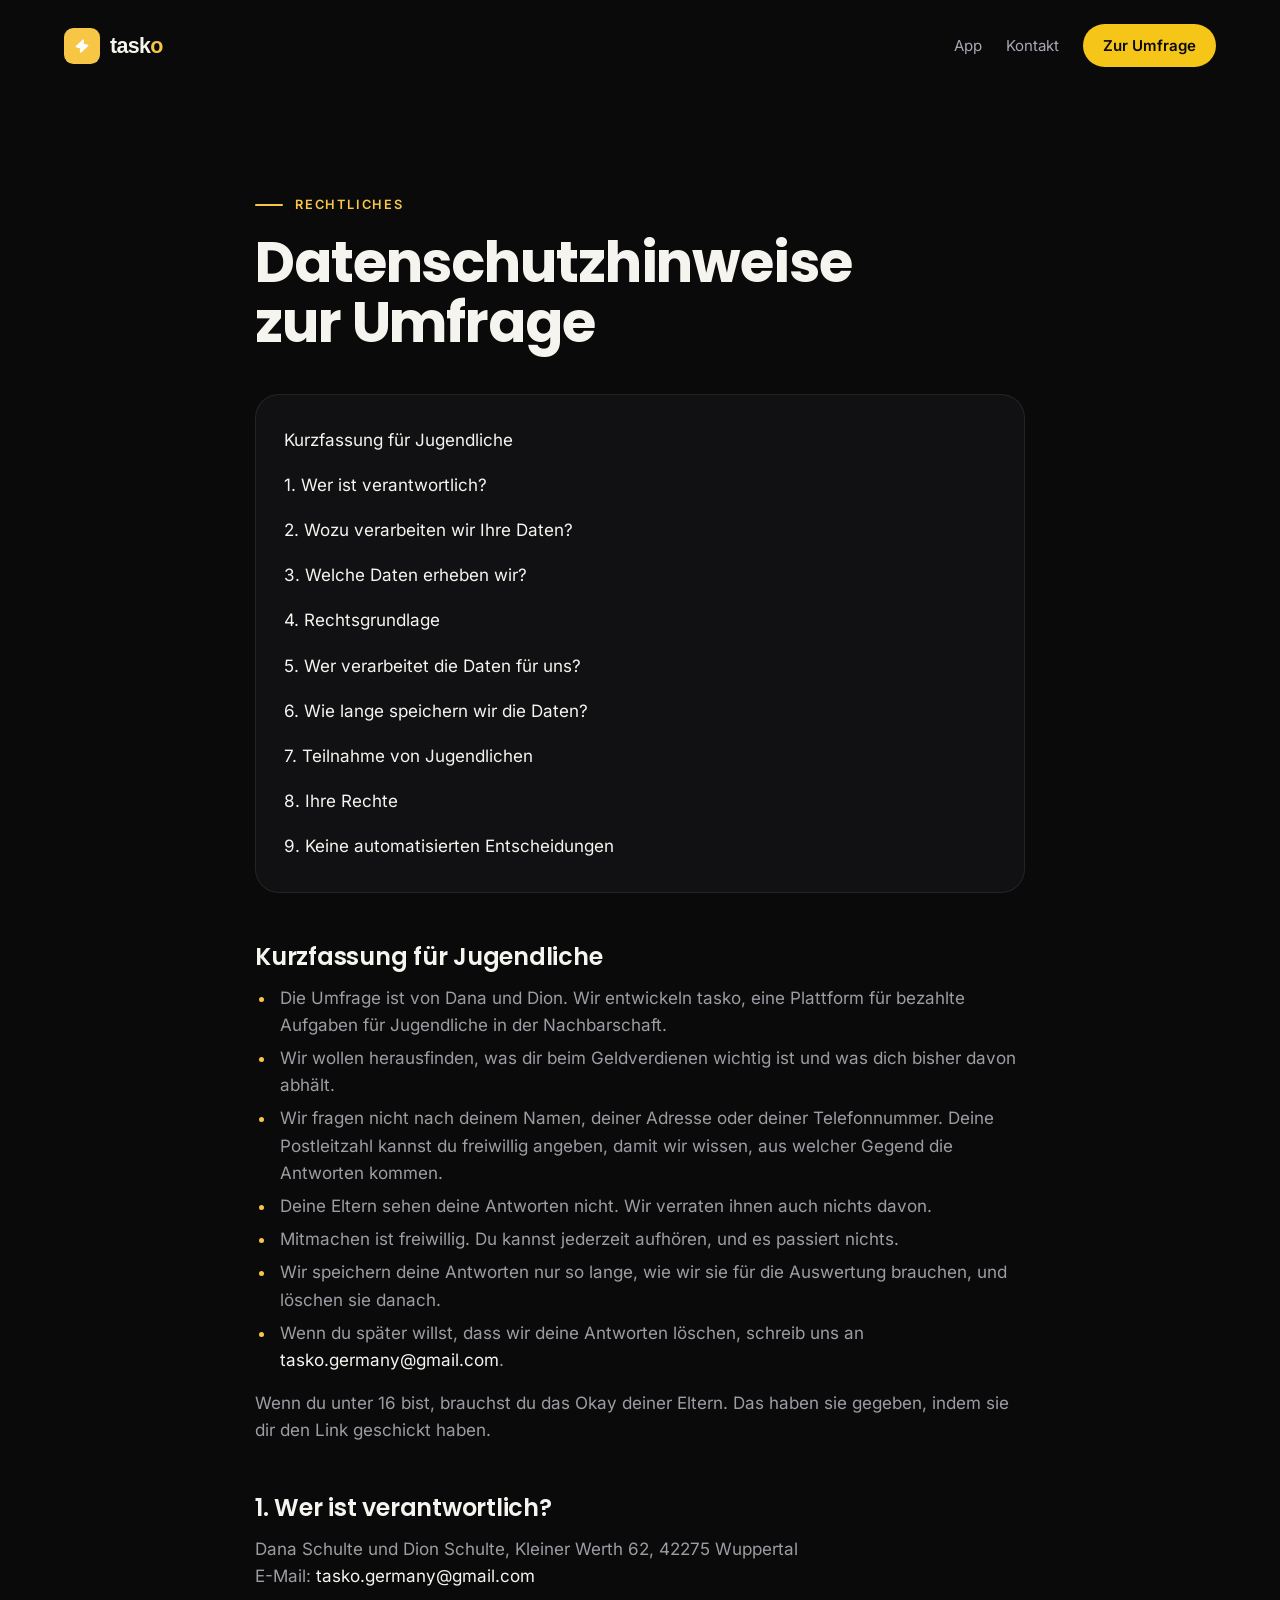
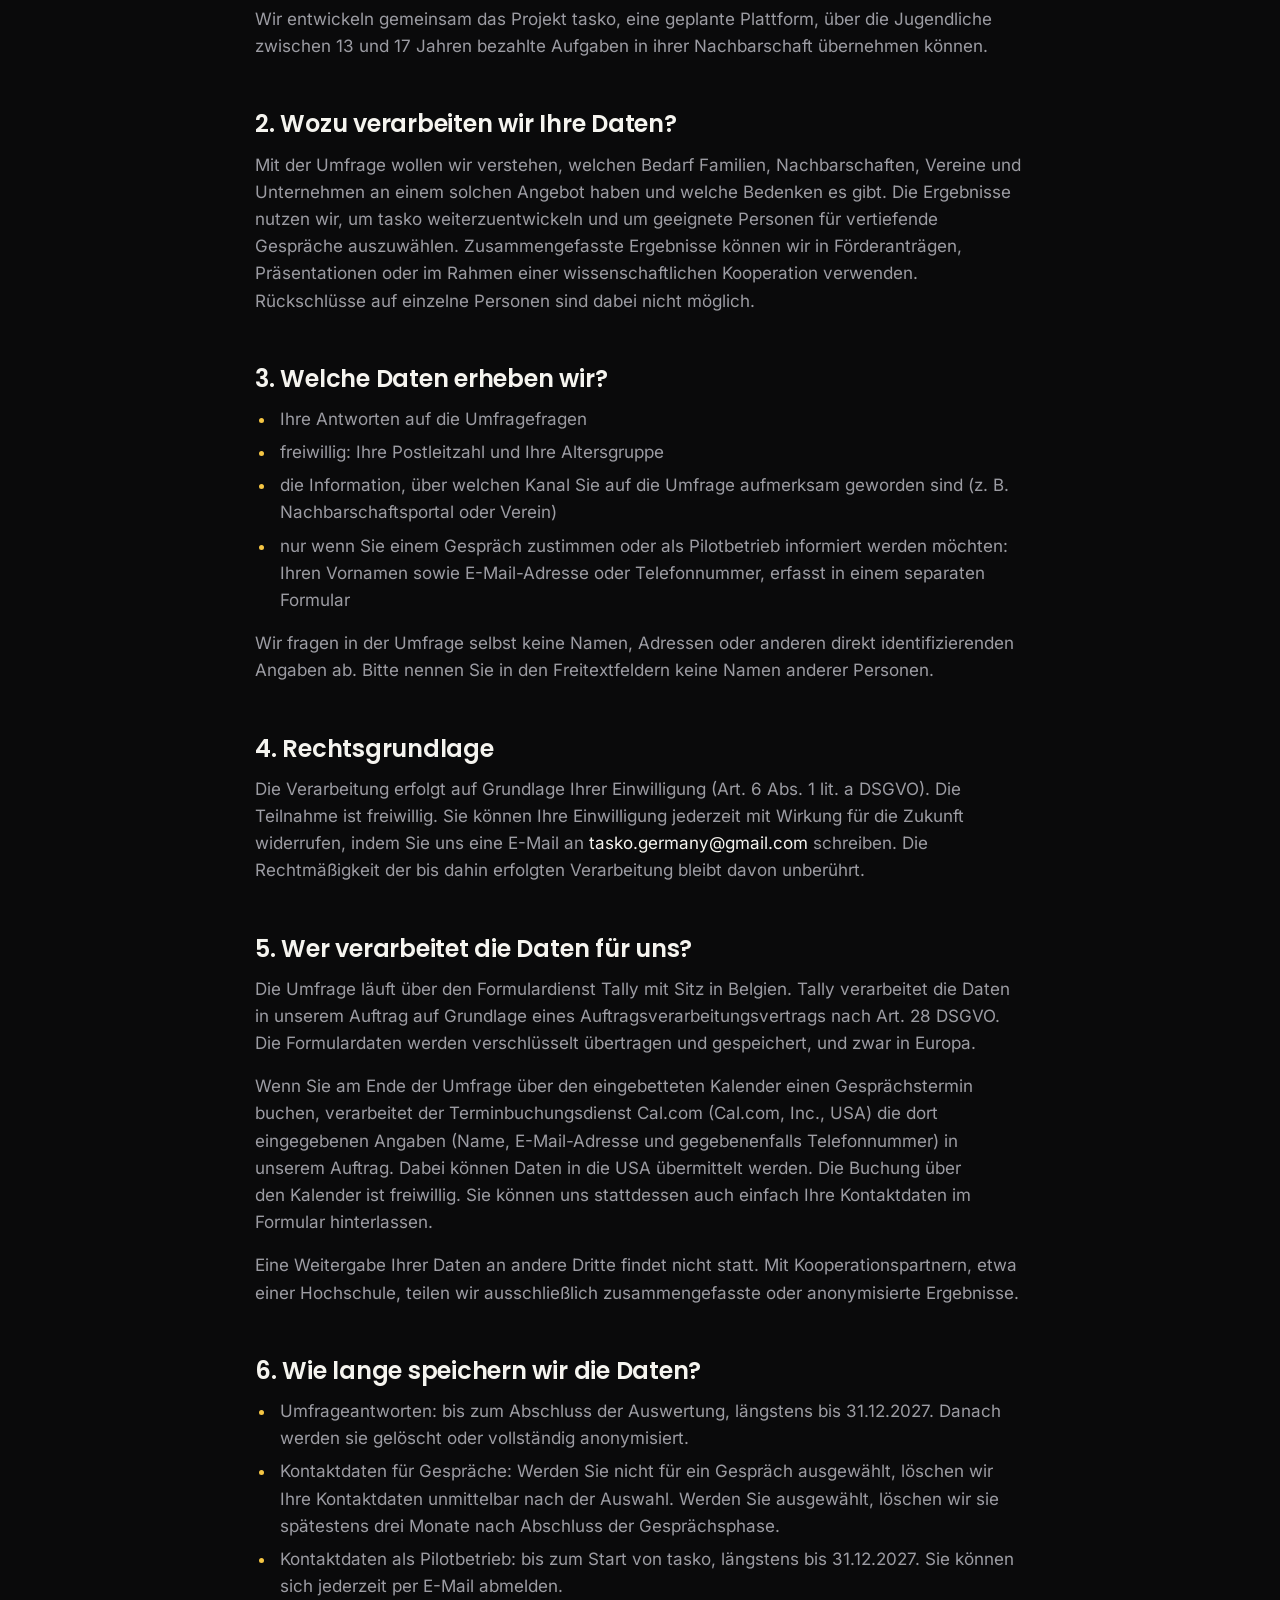
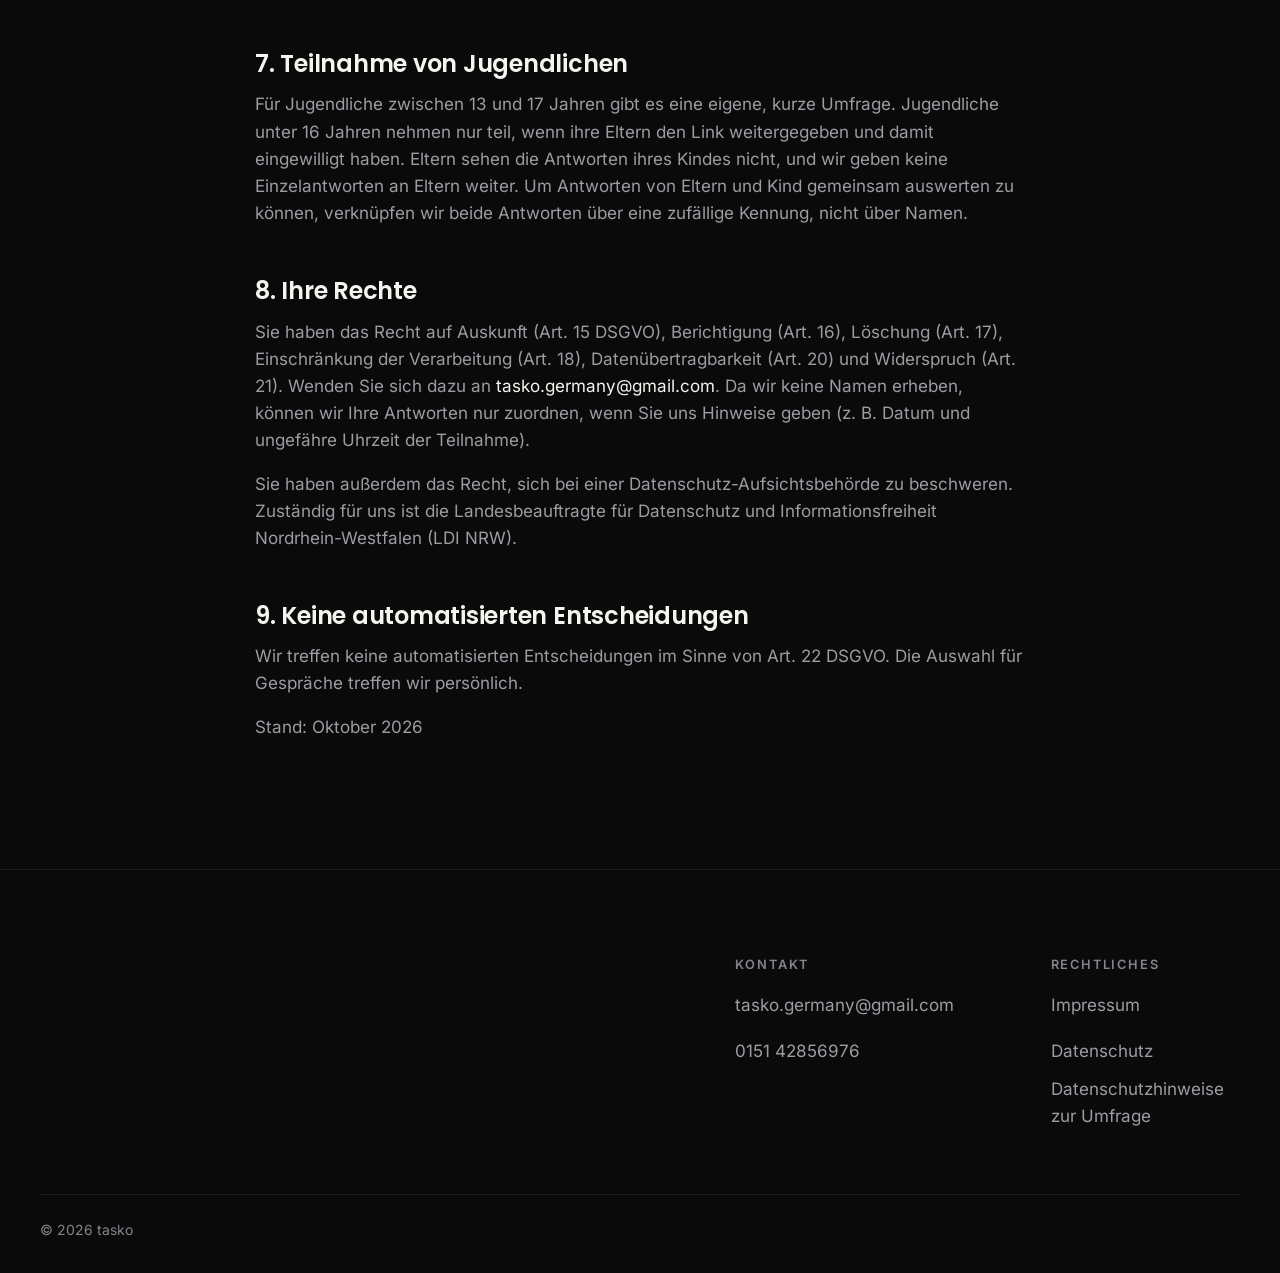
==== commit f2e3b60c: "Neue Startseite: Geschichte von Dana und Dion, App, Safety by Design Startseite - Komplett neu nach " ====
--- a/datenschutz-umfrage/index.html
+++ b/datenschutz-umfrage/index.html
@@ -4,7 +4,7 @@
   <meta charset="utf-8">
   <meta name="viewport" content="width=device-width, initial-scale=1, viewport-fit=cover">
   <!-- Sicherheit (GitHub Pages erlaubt keine eigenen HTTP-Header, daher per Meta; frame-ancestors geht per Meta nicht) -->
-  <meta http-equiv="Content-Security-Policy" content="default-src 'self'; connect-src 'self' https://formspree.io; form-action https://formspree.io; img-src 'self' data:; font-src 'self'; style-src 'self'; script-src 'self'; base-uri 'self'; object-src 'none'">
+  <meta http-equiv="Content-Security-Policy" content="default-src 'self'; img-src 'self' data:; font-src 'self'; style-src 'self'; script-src 'none'; form-action 'none'; base-uri 'self'; object-src 'none'">
   <meta name="referrer" content="strict-origin-when-cross-origin">
   <title>Datenschutzhinweise zur Umfrage | tasko</title>
   <meta name="description" content="Datenschutzhinweise zur tasko-Umfrage bei Tally: welche Daten wir erheben, wofür und welche Rechte du hast.">
@@ -12,15 +12,14 @@
   <meta name="theme-color" content="#0A0A0B">
   <link rel="canonical" href="https://taskoapp.de/datenschutz-umfrage/">
 
-  <script src="/assets/js/early.js?v=8"></script>
   <link rel="preload" href="/assets/fonts/poppins-700.woff2" as="font" type="font/woff2" crossorigin>
   <link rel="preload" href="/assets/fonts/inter-400.woff2" as="font" type="font/woff2" crossorigin>
-  <link rel="stylesheet" href="/assets/css/style.css?v=10">
+  <link rel="stylesheet" href="/assets/css/style.css?v=12">
+  <link rel="stylesheet" href="/assets/css/header.css?v=1">
 
   <link rel="icon" href="/favicon.svg" type="image/svg+xml">
   <link rel="apple-touch-icon" href="/apple-touch-icon.png">
 
-  <script src="/assets/js/main.js?v=8" defer></script>
 </head>
 <body>
   <svg width="0" height="0" class="visually-hidden" aria-hidden="true" focusable="false">
@@ -31,60 +30,18 @@
 
   <a class="skip-link" href="#main">Zum Inhalt springen</a>
 
-  <!-- ========== Navigation ========== -->
-  <header class="site-header">
-    <div class="container">
-    <nav class="nav" aria-label="Hauptnavigation">
-      <a class="nav__brand" href="/" aria-label="tasko, zur Startseite">
-        <img class="nav__badge" src="/assets/img/logo/tasko-badge.svg" alt="" width="32" height="32">
-        <!-- TODO: Wortmarke als SVG aus der Originaldatei exportieren -->
-        <img class="nav__wordmark" src="/assets/img/logo/tasko-wordmark.svg" alt="" width="68" height="22">
-      </a>
-
-      <ul class="nav__links" role="list">
-        <li><a class="nav__link" href="/#idee">Idee</a></li>
-        <li><a class="nav__link" href="/#sicherheit">Sicherheit</a></li>
-        <li><a class="nav__link" href="/#team">Team</a></li>
-        <li><a class="nav__link" href="/#kontakt">Kontakt</a></li>
-      </ul>
-
-      <a class="btn btn--primary btn--sm nav__cta" href="https://tally.so/r/EkyG24" target="_blank" rel="noopener">
-        <span class="label-long">Zur Umfrage</span><span class="label-short">Umfrage</span>
-        <svg class="btn__icon" aria-hidden="true" focusable="false"><use href="#i-arrow"/></svg>
-        <span class="visually-hidden">(öffnet in neuem Tab)</span>
-      </a>
-
-      <button class="nav__toggle" type="button" aria-expanded="false" aria-controls="menu" aria-label="Menü öffnen">
-        <span class="nav__toggle-lines" aria-hidden="true"></span>
-      </button>
+  <!-- ========== Kopfzeile ========== -->
+  <header class="topbar">
+    <a class="topbar__brand" href="/" aria-label="tasko, zur Startseite">
+      <img class="topbar__badge" src="/assets/img/logo/tasko-badge.svg" alt="" width="36" height="36">
+      <img class="topbar__wordmark" src="/assets/img/logo/tasko-wordmark.svg" alt="" width="75" height="24">
+    </a>
+    <nav class="topbar__nav" aria-label="Hauptnavigation">
+      <a class="topbar__link" href="/#app">App</a>
+      <a class="topbar__link" href="/#kontakt">Kontakt</a>
+      <a class="topbar__cta" href="https://tally.so/r/EkyG24" target="_blank" rel="noopener">Zur Umfrage<span class="visually-hidden"> (öffnet in neuem Tab)</span></a>
     </nav>
-    </div>
   </header>
-
-  <!-- ========== Mobil-Menü ========== -->
-  <div class="menu" id="menu">
-    <div class="menu__inner container">
-      <nav aria-label="Mobile Navigation">
-        <ul class="menu__list" role="list">
-          <li><a class="menu__link" href="/#idee"><span class="menu__num" aria-hidden="true">01</span>Idee</a></li>
-          <li><a class="menu__link" href="/#sicherheit"><span class="menu__num" aria-hidden="true">02</span>Sicherheit</a></li>
-          <li><a class="menu__link" href="/#team"><span class="menu__num" aria-hidden="true">03</span>Team</a></li>
-          <li><a class="menu__link" href="/#kontakt"><span class="menu__num" aria-hidden="true">04</span>Kontakt</a></li>
-        </ul>
-      </nav>
-      <div class="menu__foot">
-        <a class="btn btn--primary" href="https://tally.so/r/EkyG24" target="_blank" rel="noopener">
-          Zur Umfrage
-          <svg class="btn__icon" aria-hidden="true" focusable="false"><use href="#i-arrow"/></svg>
-          <span class="visually-hidden">(öffnet in neuem Tab)</span>
-        </a>
-        <div class="menu__contact">
-          <a class="link" href="mailto:tasko.germany@gmail.com">tasko.germany@gmail.com</a>
-          <a class="link" href="tel:+4915142856976">0151 42856976</a>
-        </div>
-      </div>
-    </div>
-  </div>
 
   <main id="main" tabindex="-1">
     <article class="legal container" aria-labelledby="legal-title">
@@ -173,8 +130,6 @@
             <!-- TODO: höher aufgelöste Datei bzw. SVG des gestapelten Logos nachliefern (aktuell 264×278 px) -->
             <img class="footer__logo-img" src="/assets/img/logo/tasko-logo-dark.png" alt="" width="264" height="278" loading="lazy" decoding="async">
           </a>
-          <!-- TODO: Copy final -->
-          <p class="footer__claim">Kleine Aufträge. <em class="hl">Echte Erfahrung.</em></p>
         </div>
 
         <div class="footer__col">
--- a/assets/css/style.css
+++ b/assets/css/style.css
@@ -1,7 +1,8 @@
 /* ==========================================================================
-   tasko – style.css
+   tasko – style.css (Unterseiten: Impressum, Datenschutz, Datenschutz-Umfrage, 404)
    Aufbau: Fonts · Tokens · Reset · Basis-Typo · Utilities · Buttons ·
-           Navigation · Mobil-Menü · Sektionen · Footer · Reveal · Reduced Motion
+           Sektionen · Rechtstexte & 404 · Footer · Reduced Motion
+   Kopfzeile: header.css · Startseite: home.css
    ========================================================================== */
 
 /* ---------- Fonts (selbst gehostet, latin-Subset inkl. Umlaute) ---------- */
@@ -109,7 +110,7 @@
   color-scheme: dark;
   -webkit-text-size-adjust: 100%;
   text-size-adjust: 100%;
-  scroll-padding-top: calc(var(--nav-h) + var(--nav-top) + 16px);
+  scroll-padding-top: 16px; /* Kopfzeile ist nicht mehr fixiert */
 }
 
 @media (prefers-reduced-motion: no-preference) {
@@ -131,19 +132,18 @@
   overflow-x: hidden;
 }
 
-/* Kein Scrollen der Seite hinter dem offenen Mobil-Menü */
-html.menu-open,
-html.menu-open body { overflow: hidden; }
-
-img, svg, picture, video { display: block; max-width: 100%; }
+img,
+svg { display: block; max-width: 100%; }
 img { height: auto; }
 
-h1, h2, h3, h4, p, ul, ol, figure, blockquote { margin: 0; }
+h1,
+h2,
+p,
+ul,
+ol { margin: 0; }
 ul[role="list"], ol[role="list"] { list-style: none; padding: 0; }
 
 a { color: inherit; text-decoration: none; }
-button, input, select, textarea { font: inherit; color: inherit; }
-button { cursor: pointer; background: none; border: 0; padding: 0; }
 
 ::selection { background: var(--accent); color: var(--accent-ink); }
 
@@ -157,30 +157,24 @@
 main:focus-visible { outline: none; }
 
 /* ---------- Basis-Typo ---------- */
-h1, h2, h3, h4 {
+h1,
+h2 {
   font-family: var(--font-head);
   font-weight: 700;
   color: var(--text);
   text-wrap: balance;
 }
 
-h1, .h1 {
+h1 {
   font-size: var(--fs-h1);
   line-height: 1.02;
   letter-spacing: -0.03em;
 }
 
-h2, .h2 {
+h2 {
   font-size: var(--fs-h2);
   line-height: 1.08;
   letter-spacing: -0.02em;
-}
-
-h3, .h3 {
-  font-size: var(--fs-h3);
-  font-weight: 600;
-  line-height: 1.25;
-  letter-spacing: -0.01em;
 }
 
 p { max-width: 62ch; text-wrap: pretty; }
@@ -190,10 +184,6 @@
   color: var(--text-muted);
   line-height: 1.55;
 }
-
-.muted  { color: var(--text-muted); }
-.subtle { color: var(--text-subtle); }
-.small  { font-size: var(--fs-small); }
 
 /* Gelbe Hervorhebung einzelner Wörter */
 .hl {
@@ -280,41 +270,6 @@
   transition: transform var(--dur-fast) var(--ease-out);
 }
 .skip-link:focus-visible { transform: translateY(0); }
-
-/* Liquid Glass */
-.glass {
-  background: var(--glass);
-  -webkit-backdrop-filter: var(--glass-blur);
-  backdrop-filter: var(--glass-blur);
-  border: 1px solid var(--border);
-  box-shadow: var(--glass-highlight);
-}
-
-@supports not ((backdrop-filter: blur(1px)) or (-webkit-backdrop-filter: blur(1px))) {
-  .glass { background: var(--surface-2); }
-}
-
-/* Icon-Rahmen im Pitchdeck-Stil */
-.icon-frame {
-  display: inline-grid;
-  place-items: center;
-  flex: none;
-  width: 40px;
-  height: 40px;
-  border-radius: 12px;
-  border: 1px solid var(--accent-line);
-  background: var(--accent-soft);
-  color: var(--accent);
-}
-.icon {
-  width: 24px;
-  height: 24px;
-  fill: none;
-  stroke: currentColor;
-  stroke-width: 1.5;
-  stroke-linecap: round;
-  stroke-linejoin: round;
-}
 
 /* ---------- Buttons ---------- */
 .btn {
@@ -359,28 +314,9 @@
 }
 .btn--primary:hover { background: var(--accent-hover); }
 
-.btn--secondary {
-  background: transparent;
-  color: var(--text);
-  border-color: var(--border-strong);
-}
-.btn--secondary:hover {
-  border-color: rgba(255, 255, 255, 0.32);
-  background: rgba(255, 255, 255, 0.04);
-}
-
 .btn:hover { transform: translateY(-2px); }
 .btn:hover .btn__icon { transform: translate(2px, -2px); }
 .btn:active { transform: translateY(0); }
-
-/* Kompakte Variante (Nav), bleibt ≥ 44px Touch-Ziel */
-.btn--sm {
-  height: 44px;
-  padding: 0 18px;
-  font-size: 0.9375rem;
-  gap: 8px;
-}
-.btn--sm .btn__icon { width: 14px; height: 14px; }
 
 .btn-row {
   display: flex;
@@ -388,1464 +324,13 @@
   gap: 12px;
 }
 
-/* ---------- Navigation ---------- */
-.site-header {
-  position: fixed;
-  inset: 0 0 auto 0;
-  z-index: 100;
-  padding-top: var(--nav-top);
-  pointer-events: none; /* nur die Nav selbst ist klickbar */
-}
-
-.nav {
-  position: relative;
-  display: flex;
-  align-items: center;
-  gap: 8px;
-  height: var(--nav-h);
-  padding-inline: 0;
-  pointer-events: auto;
-}
-
-/* Glass-Pill als Hintergrund-Ebene, blendet ab 80px Scroll ein (nur opacity/transform).
-   Ragt 10px in den Seitenrand, damit das Logo mit dem Seiteninhalt fluchtet. */
-.nav::before {
-  content: "";
-  position: absolute;
-  inset: 0 -10px;
-  z-index: -1;
-  border-radius: var(--radius-pill);
-  background: var(--glass);
-  -webkit-backdrop-filter: var(--glass-blur);
-  backdrop-filter: var(--glass-blur);
-  border: 1px solid var(--border);
-  box-shadow: var(--glass-highlight), 0 12px 40px -12px rgba(0, 0, 0, 0.6);
-  opacity: 0;
-  transform: scale(0.985);
-  transition:
-    opacity var(--dur-base) var(--ease-out),
-    transform var(--dur-base) var(--ease-out);
-}
-.site-header.is-scrolled .nav::before {
-  opacity: 1;
-  transform: scale(1);
-}
-html.menu-open .site-header .nav::before { opacity: 0; }
-
-@supports not ((backdrop-filter: blur(1px)) or (-webkit-backdrop-filter: blur(1px))) {
-  .nav::before { background: var(--surface-2); }
-}
-
-.nav__brand {
-  display: inline-flex;
-  align-items: center;
-  gap: 10px;
-  min-height: 44px;
-  margin-right: auto;
-  padding-right: 6px;
-  border-radius: 12px;
-}
-.nav__badge { width: 32px; height: 32px; }
-.nav__wordmark { width: auto; height: 22px; }
-
-.nav__links {
-  display: none;
-  align-items: center;
-  gap: 4px;
-  margin: 0 8px 0 0;
-}
-
-.nav__link {
-  position: relative;
-  display: inline-flex;
-  align-items: center;
-  min-height: 44px;
-  padding: 0 14px;
-  border-radius: var(--radius-pill);
-  font-size: 0.9375rem;
-  font-weight: 500;
-  color: var(--text-muted);
-  transition: color var(--dur-fast) var(--ease-out);
-}
-.nav__link::after {
-  content: "";
-  position: absolute;
-  left: 50%;
-  bottom: 6px;
-  width: 4px;
-  height: 4px;
-  margin-left: -2px;
-  border-radius: 50%;
-  background: var(--accent);
-  opacity: 0;
-  transform: scale(0);
-  transition:
-    opacity var(--dur-fast) var(--ease-out),
-    transform var(--dur-fast) var(--ease-out);
-}
-.nav__link:hover { color: var(--text); }
-.nav__link[aria-current="true"] { color: var(--text); }
-.nav__link[aria-current="true"]::after {
-  opacity: 1;
-  transform: scale(1);
-}
-
-.nav__toggle {
-  position: relative;
-  display: inline-grid;
-  place-items: center;
-  width: 44px;
-  height: 44px;
-  border-radius: 50%;
-  border: 1px solid var(--border-strong);
-  transition: border-color var(--dur-fast) var(--ease-out), background-color var(--dur-fast) var(--ease-out);
-}
-.nav__toggle:hover { background: rgba(255, 255, 255, 0.04); }
-.nav__toggle:focus-visible { border-radius: 50%; }
-
-.nav__toggle-lines,
-.nav__toggle-lines::before {
-  display: block;
-  width: 16px;
-  height: 1.5px;
-  border-radius: 2px;
-  background: var(--text);
-  transition: transform var(--dur-base) var(--ease-out);
-}
-.nav__toggle-lines {
-  position: relative;
-  transform: translateY(-3px);
-}
-.nav__toggle-lines::before {
-  content: "";
-  position: absolute;
-  left: 0;
-  top: 6px;
-}
-.nav__toggle[aria-expanded="true"] .nav__toggle-lines { transform: translateY(0) rotate(45deg); }
-.nav__toggle[aria-expanded="true"] .nav__toggle-lines::before { transform: translateY(-6px) rotate(-90deg); }
-
-/* Kompakter CTA mobil: Text verkürzen */
-.nav__cta .label-long { display: none; }
-
-@media (max-width: 339px) {
-  .nav__wordmark { display: none; }
-}
-
-@media (min-width: 640px) {
-  .nav { gap: 12px; }
-  .nav__cta .label-long  { display: inline; }
-  .nav__cta .label-short { display: none; }
-}
-
-@media (min-width: 960px) {
-  .nav__links { display: flex; }
-  .nav__toggle { display: none; }
-}
-
-/* ---------- Mobil-Menü (Fullscreen-Glass-Overlay) ---------- */
-.menu {
-  position: fixed;
-  inset: 0;
-  z-index: 90;
-  display: flex;
-  flex-direction: column;
-  padding: calc(var(--nav-top) + var(--nav-h) + 40px) 0 32px;
-  overflow-y: auto;
-  background: rgba(10, 10, 11, 0.88);
-  -webkit-backdrop-filter: blur(28px) saturate(140%);
-  backdrop-filter: blur(28px) saturate(140%);
-  visibility: hidden;
-  opacity: 0;
-  transition:
-    opacity var(--dur-base) var(--ease-out),
-    visibility 0s linear var(--dur-base);
-}
-.menu.is-open {
-  visibility: visible;
-  opacity: 1;
-  transition:
-    opacity var(--dur-base) var(--ease-out),
-    visibility 0s linear 0s;
-}
-
-@supports not ((backdrop-filter: blur(1px)) or (-webkit-backdrop-filter: blur(1px))) {
-  .menu { background: rgba(10, 10, 11, 0.98); }
-}
-
-.menu__inner {
-  display: flex;
-  flex-direction: column;
-  flex: 1;
-  gap: 40px;
-}
-
-.menu__list {
-  display: flex;
-  flex-direction: column;
-  gap: 4px;
-}
-
-.menu__link {
-  display: flex;
-  align-items: baseline;
-  gap: 16px;
-  padding: 8px 0;
-  font-family: var(--font-head);
-  font-size: clamp(2rem, 9vw, 2.75rem);
-  font-weight: 600;
-  line-height: 1.15;
-  letter-spacing: -0.02em;
-  color: var(--text);
-}
-.menu__num {
-  font-family: var(--font-body);
-  font-size: var(--fs-eyebrow);
-  font-weight: 600;
-  letter-spacing: 0.14em;
-  color: var(--accent);
-}
-.menu__link[aria-current="true"] { color: var(--accent); }
-
-.menu__foot {
-  display: flex;
-  flex-direction: column;
-  gap: 20px;
-  margin-top: auto;
-  padding-top: 24px;
-  border-top: 1px solid var(--border);
-}
-.menu__foot .btn { align-self: flex-start; }
-.menu__contact {
-  display: flex;
-  flex-direction: column;
-  gap: 4px;
-  color: var(--text-muted);
-}
-.menu__contact a {
-  display: inline-flex;
-  align-items: center;
-  min-height: 44px;
-}
-
-/* Einblenden der Menüeinträge mit Stagger */
-.menu__list > li,
-.menu__foot {
-  opacity: 0;
-  transform: translateY(16px);
-  transition:
-    opacity var(--dur-base) var(--ease-out),
-    transform var(--dur-base) var(--ease-out);
-}
-.menu.is-open .menu__list > li,
-.menu.is-open .menu__foot {
-  opacity: 1;
-  transform: none;
-  transition-delay: calc(var(--menu-i, 0) * 60ms + 80ms);
-}
-.menu__list > li:nth-child(1) { --menu-i: 0; }
-.menu__list > li:nth-child(2) { --menu-i: 1; }
-.menu__list > li:nth-child(3) { --menu-i: 2; }
-.menu__list > li:nth-child(4) { --menu-i: 3; }
-.menu__foot { --menu-i: 4; }
-
-@media (min-width: 960px) {
-  .menu { display: none; }
-}
-
 /* ---------- Sektionen ---------- */
 main { display: block; }
-
-.section {
-  position: relative;
-  padding-block: var(--section-space);
-}
-
-.section__head {
-  max-width: 760px;
-  margin-bottom: clamp(40px, 5vw, 64px);
-}
-.section__head .lead { margin-top: 24px; }
-
-/* Geteilter Kopf: Überschrift links, Intro bzw. Umschalter rechts (füllt die Breite) */
-.section__head--split .section__head-aside { margin-top: 24px; }
-@media (min-width: 960px) {
-  .section__head--split {
-    display: grid;
-    grid-template-columns: minmax(0, 7fr) minmax(0, 5fr);
-    column-gap: 64px;
-    align-items: end;
-    max-width: none;
-  }
-  .section__head--split > * { grid-column: 1; justify-self: start; }
-  .section__head--split .section__head-aside {
-    grid-column: 2;
-    grid-row: 1 / span 2;
-    align-self: end;
-    margin-top: 0;
-  }
-  .section__head--split .segment.section__head-aside { justify-self: end; }
-}
-
-/* Subtile, statische Lichtquelle in einer Ecke (max. Opacity 0.07) */
-.has-glow { position: relative; isolation: isolate; overflow: hidden; }
-.has-glow::before {
-  content: "";
-  position: absolute;
-  z-index: -1;
-  width: min(900px, 120vw);
-  aspect-ratio: 1;
-  border-radius: 50%;
-  background: radial-gradient(closest-side, rgba(var(--accent-rgb), 0.07), rgba(var(--accent-rgb), 0));
-  pointer-events: none;
-}
-.has-glow--tr::before { top: -35%; right: -25%; }
-.has-glow--bl::before { bottom: -35%; left: -25%; }
-
-/* ---------- Hero ---------- */
-.hero {
-  padding-top: calc(var(--nav-top) + var(--nav-h) + 24px);
-  padding-bottom: 48px;
-}
-
-.hero__grid {
-  display: grid;
-  gap: 40px;
-  align-items: center;
-}
-
-.hero__title {
-  max-width: none;
-  padding-bottom: 0.3em; /* Platz für die Linie unter der Unterlänge */
-}
-.hero__line { display: block; }
-
-.hero__lead {
-  margin-top: 20px;
-  max-width: 54ch;
-  line-height: 1.5;
-}
-.hero__actions { margin-top: 28px; }
-
-@media (min-width: 640px) {
-  .hero { padding-top: calc(var(--nav-top) + var(--nav-h) + 56px); padding-bottom: 64px; }
-  .hero__lead { margin-top: 28px; }
-  .hero__actions { margin-top: 36px; }
-}
-
-@media (min-width: 960px) {
-  /* Nicht auf 100vh strecken: Inhalt direkt unter der Nav, die nächste Sektion ist angeschnitten sichtbar */
-  .hero {
-    padding-top: calc(var(--nav-top) + var(--nav-h) + 40px);
-    padding-bottom: 32px;
-  }
-  .hero__grid {
-    grid-template-columns: 7fr 5fr;
-    gap: 32px;
-  }
-  /* Zwei feste Zeilen: „Kleine Aufträge.“ / „Echte Erfahrung.“ müssen in die 7er-Spalte passen */
-  .hero__title { font-size: clamp(2.5rem, 4.2vw + 1rem, 4.75rem); }
-}
-
-/* Wörter der Headline: inline-block, damit transform greift */
-.hero__title .w {
-  position: relative;
-  display: inline-block;
-}
-
-/* Gelbe Linie unter „Echte Erfahrung.“ – je Wort ein Segment, nacheinander gezeichnet.
-   Gemessen: Unterlänge des „g“ endet ~0.11em unter der Wortbox → Linie 0.12em darunter. */
-.hero__title .hl .w::after {
-  content: "";
-  position: absolute;
-  left: 0;
-  right: 0;
-  top: calc(100% + 0.235em);
-  height: max(3px, 0.055em);
-  border-radius: 2px;
-  background: var(--accent);
-  transform-origin: left center;
-}
-/* Segment über das Leerzeichen hinweg verlängern */
-.hero__title .hl .w:first-child::after { right: -0.3em; }
-
-/* Hero-Intro: reine CSS-Animationen, Startzustände nur mit .js */
-@media (prefers-reduced-motion: no-preference) {
-  .js .hero__lead,
-  .js .hero__actions,
-  .js .hero__visual {
-    animation: hero-rise var(--dur-reveal) var(--ease-out) both;
-  }
-  .js .hero__lead    { animation-delay: 520ms; }
-  .js .hero__actions { animation-delay: 620ms; }
-  .js .hero__visual  { animation-delay: 380ms; animation-duration: 1100ms; }
-
-  .js .hero__title .w {
-    animation: hero-word 700ms var(--ease-out) both;
-  }
-  .js .hero__title .hero__line:first-child .w:nth-child(1) { animation-delay: 120ms; }
-  .js .hero__title .hero__line:first-child .w:nth-child(2) { animation-delay: 180ms; }
-  .js .hero__title .hl .w:nth-child(1)                     { animation-delay: 240ms; }
-  .js .hero__title .hl .w:nth-child(2)                     { animation-delay: 300ms; }
-
-  /* Linie: 600 ms gesamt, startet nach den Wörtern */
-  .js .hero__title .hl .w::after {
-    animation: hero-line 240ms cubic-bezier(0.5, 0, 1, 1) 1000ms both;
-  }
-  .js .hero__title .hl .w:nth-child(2)::after {
-    animation: hero-line 360ms var(--ease-out) 1240ms both;
-  }
-}
-
-@keyframes hero-word {
-  from { opacity: 0; transform: translateY(0.25em); filter: blur(8px); }
-  to   { opacity: 1; transform: none;               filter: blur(0); }
-}
-@keyframes hero-rise {
-  from { opacity: 0; transform: translateY(24px); filter: blur(6px); }
-  to   { opacity: 1; transform: none;             filter: blur(0); }
-}
-@keyframes hero-line {
-  from { transform: scaleX(0); }
-  to   { transform: scaleX(1); }
-}
-
-/* ---------- Smartphone-Mockup ---------- */
-.hero__visual {
-  position: relative;
-  display: flex;
-  justify-content: center;
-  /* Unten ausblenden */
-  -webkit-mask-image: linear-gradient(to bottom, #000 45%, transparent 92%);
-  mask-image: linear-gradient(to bottom, #000 45%, transparent 92%);
-}
-
-.hero__phone-wrap {
-  width: min(232px, 64vw);
-  perspective: 1400px;
-  will-change: transform;
-}
-
-.phone {
-  position: relative;
-  aspect-ratio: 300 / 620;
-  padding: 9px;
-  border-radius: 44px;
-  background: linear-gradient(160deg, #1C1C20, #0E0E10 60%);
-  border: 1px solid var(--border-strong);
-  box-shadow:
-    inset 0 1px 0 rgba(255, 255, 255, 0.08),
-    0 40px 80px -30px rgba(0, 0, 0, 0.9);
-  transform-style: flat;
-  will-change: transform;
-}
-
-.phone__screen {
-  position: relative;
-  display: flex;
-  flex-direction: column;
-  gap: 12px;
-  height: 100%;
-  padding: 52px 14px 14px;
-  border-radius: 35px;
-  background: var(--surface);
-  overflow: hidden;
-}
-
-/* Leichter, nach unten zunehmender Blur */
-.phone__screen::after {
-  content: "";
-  position: absolute;
-  inset: 40% 0 0 0;
-  -webkit-backdrop-filter: blur(5px);
-  backdrop-filter: blur(5px);
-  -webkit-mask-image: linear-gradient(to bottom, transparent, #000 60%);
-  mask-image: linear-gradient(to bottom, transparent, #000 60%);
-  pointer-events: none;
-}
-
-.phone__island {
-  position: absolute;
-  top: 12px;
-  left: 50%;
-  width: 84px;
-  height: 24px;
-  margin-left: -42px;
-  border-radius: var(--radius-pill);
-  background: #000;
-}
-
-/* Skeleton-Bausteine */
-.sk {
-  display: block;
-  height: 10px;
-  border-radius: 6px;
-  background: rgba(255, 255, 255, 0.08);
-}
-.sk--thin { height: 7px; background: rgba(255, 255, 255, 0.05); }
-.sk--w15 { width: 15%; } .sk--w25 { width: 25%; } .sk--w35 { width: 35%; }
-.sk--w40 { width: 40%; } .sk--w45 { width: 45%; } .sk--w55 { width: 55%; }
-.sk--w60 { width: 60%; } .sk--w65 { width: 65%; } .sk--w70 { width: 70%; }
-.sk--avatar { flex: none; width: 34px; height: 34px; border-radius: 50%; }
-.sk--square { flex: none; width: 38px; height: 38px; border-radius: 12px; background: var(--surface-2); }
-
-.sk-row { display: flex; align-items: center; gap: 12px; }
-.sk-row--between { justify-content: space-between; }
-.sk-stack { display: flex; flex: 1; flex-direction: column; gap: 7px; }
-
-.sk-level {
-  display: flex;
-  flex-direction: column;
-  gap: 12px;
-  margin-block: 6px 4px;
-  padding: 16px 14px;
-  border-radius: 18px;
-  background: var(--surface-2);
-  border: 1px solid var(--border);
-}
-.sk-level__track {
-  display: block;
-  height: 8px;
-  border-radius: var(--radius-pill);
-  background: rgba(255, 255, 255, 0.06);
-  overflow: hidden;
-}
-.sk-level__fill {
-  display: block;
-  width: 62%;
-  height: 100%;
-  border-radius: inherit;
-  background: var(--accent);
-}
-
-.sk-card {
-  display: flex;
-  align-items: center;
-  gap: 12px;
-  padding: 12px;
-  border-radius: 16px;
-  border: 1px solid var(--border);
-}
-
-@media (min-width: 960px) {
-  .hero__visual { justify-content: flex-end; }
-  .hero__phone-wrap { width: min(264px, 100%); margin-right: 6%; }
-  .phone { border-radius: 52px; padding: 10px; }
-  .phone__screen { border-radius: 42px; padding: 58px 18px 18px; gap: 14px; }
-}
-
-/* Mobil: Mockup kleiner und nur angeschnitten */
-@media (max-width: 959px) {
-  .hero__visual {
-    max-height: 240px;
-    overflow: hidden;
-  }
-}
-
-/* ---------- Problem ---------- */
-.problem .section__head { max-width: 820px; }
-
-.stats {
-  padding: clamp(28px, 4vw, 56px);
-  border-radius: var(--radius-card);
-  border: 1px solid var(--border);
-  background: var(--surface);
-}
-
-.stats__row {
-  display: grid;
-  gap: 20px;
-}
-
-.stat__value {
-  font-family: var(--font-head);
-  font-size: clamp(3.5rem, 7vw + 1rem, 7.5rem);
-  font-weight: 700;
-  line-height: 1;
-  letter-spacing: -0.04em;
-  color: var(--text);
-}
-.stat__unit {
-  font-size: 0.5em;
-  letter-spacing: -0.01em;
-  color: var(--text-muted);
-}
-.stat--accent .stat__value,
-.stat--accent .stat__unit { color: var(--accent); }
-
-.stat__label {
-  margin-top: 12px;
-  font-size: 1rem;
-  font-weight: 500;
-  color: var(--text-muted);
-}
-
-.stats__vs {
-  display: inline-grid;
-  place-items: center;
-  width: 44px;
-  height: 44px;
-  border-radius: 50%;
-  border: 1px solid var(--border-strong);
-  font-family: var(--font-head);
-  font-size: 0.875rem;
-  font-weight: 600;
-  color: var(--text-muted);
-}
-
-.stats__caption {
-  margin-top: clamp(28px, 4vw, 48px);
-  padding-top: 24px;
-  border-top: 1px solid var(--border);
-  color: var(--text-muted);
-}
-.stats__source {
-  margin-top: 8px;
-  font-size: var(--fs-small);
-  color: var(--text-subtle);
-}
-
-@media (min-width: 760px) {
-  .stats__row {
-    grid-template-columns: 1fr auto 1fr;
-    align-items: center;
-    gap: clamp(24px, 4vw, 64px);
-  }
-}
-
-/* ---------- Story ---------- */
-.story {
-  display: grid;
-  gap: 64px;
-  align-items: center;
-  margin-top: var(--section-space);
-}
-
-.story__media { max-width: 520px; width: 100%; }
-
-.story__photos {
-  position: relative;
-  aspect-ratio: 1 / 1.08;
-}
-
-.photo-card {
-  position: absolute;
-  z-index: 1;
-}
-.photo-card--a { top: 0; left: 0; width: 60%; }
-.photo-card--b { right: 0; bottom: 0; width: 56%; z-index: 2; }
-.photo-card:hover { z-index: 3; }
-
-/* Glass-Rahmen, schräg gestellt; Hover richtet die Karte gerade aus */
-.photo-card__frame {
-  padding: 8px;
-  border-radius: var(--radius-card);
-  background: var(--glass);
-  -webkit-backdrop-filter: var(--glass-blur);
-  backdrop-filter: var(--glass-blur);
-  border: 1px solid var(--border-strong);
-  box-shadow: var(--glass-highlight), 0 30px 60px -24px rgba(0, 0, 0, 0.85);
-  transition: transform var(--dur-base) var(--ease-out);
-}
-.photo-card--a .photo-card__frame { transform: rotate(-4deg); }
-.photo-card--b .photo-card__frame { transform: rotate(3deg); }
-.photo-card:hover .photo-card__frame { transform: rotate(0deg) translateY(-4px); }
-
-@supports not ((backdrop-filter: blur(1px)) or (-webkit-backdrop-filter: blur(1px))) {
-  .photo-card__frame { background: var(--surface-2); }
-}
-
-.photo-card__frame img {
-  width: 100%;
-  aspect-ratio: 4 / 5;
-  border-radius: 16px;
-  object-fit: cover;
-}
-
-.story__caption {
-  margin-top: 20px;
-  font-size: var(--fs-small);
-  color: var(--text-subtle);
-}
-
-.story__quote p {
-  max-width: 16ch;
-  font-family: var(--font-head);
-  font-size: var(--fs-h2);
-  font-weight: 700;
-  line-height: 1.08;
-  letter-spacing: -0.02em;
-  text-wrap: balance;
-}
-
-.story__body {
-  margin-top: 20px;
-  color: var(--text-muted);
-}
-.story__quote + .story__body { margin-top: 32px; }
-
-@media (min-width: 960px) {
-  .story {
-    grid-template-columns: 5fr 6fr;
-    gap: clamp(64px, 8vw, 120px);
-  }
-}
-
-/* ---------- Lösung (Statement) ---------- */
-.statement {
-  margin-top: var(--section-space);
-  text-align: center;
-}
-.statement__text {
-  max-width: 920px;
-  margin-inline: auto;
-  font-family: var(--font-head);
-  font-size: clamp(1.75rem, 2.6vw + 1rem, 3.25rem);
-  font-weight: 600;
-  line-height: 1.2;
-  letter-spacing: -0.02em;
-  text-wrap: balance;
-}
-
-/* ---------- So funktioniert's: Segment-Control (ARIA-Tabs) ---------- */
-/* Ohne JS: Umschalter ausgeblendet, beide Abläufe untereinander mit eigener Überschrift */
-.segment { display: none; }
-.js .segment {
-  position: relative;
-  display: inline-grid;
-  grid-template-columns: 1fr 1fr;
-  padding: 4px;
-  border-radius: var(--radius-pill);
-  border: 1px solid var(--border);
-  background: var(--glass);
-  -webkit-backdrop-filter: var(--glass-blur);
-  backdrop-filter: var(--glass-blur);
-  box-shadow: var(--glass-highlight);
-}
-
-.segment__indicator {
-  position: absolute;
-  top: 4px;
-  bottom: 4px;
-  left: 4px;
-  width: calc(50% - 4px);
-  border-radius: var(--radius-pill);
-  background: var(--accent);
-  transition: transform var(--dur-base) var(--ease-out);
-}
-.segment[data-active="1"] .segment__indicator { transform: translateX(100%); }
-
-.segment__tab {
-  position: relative;
-  z-index: 1;
-  min-height: 44px;
-  padding: 0 clamp(14px, 3vw, 24px);
-  border-radius: var(--radius-pill);
-  font-family: var(--font-head);
-  font-size: 0.9375rem;
-  font-weight: 600;
-  white-space: nowrap;
-  color: var(--text-muted);
-  transition: color var(--dur-fast) var(--ease-out);
-}
-.segment__tab:hover { color: var(--text); }
-.segment__tab[aria-selected="true"] { color: var(--accent-ink); }
-.segment__tab:focus-visible { border-radius: var(--radius-pill); }
-
-.tabs__panel { outline-offset: 8px; }
-.tabs__panel + .tabs__panel { margin-top: 56px; }
-.js .tabs__panel + .tabs__panel { margin-top: 0; }
-.tabs__panel[hidden] { display: none; }
-
-.tabs__panel-title {
-  margin-bottom: 28px;
-  font-size: var(--fs-h3);
-}
-.js .tabs__panel-title {
-  position: absolute;
-  width: 1px;
-  height: 1px;
-  overflow: hidden;
-  clip-path: inset(50%);
-  white-space: nowrap;
-}
-
-@media (prefers-reduced-motion: no-preference) {
-  .js .tabs__panel:not([hidden]) { animation: panel-in var(--dur-base) var(--ease-out) both; }
-}
-@keyframes panel-in {
-  from { opacity: 0; transform: translateY(12px); }
-  to   { opacity: 1; transform: none; }
-}
-
-/* ---------- Timeline: vertikal mobil, horizontal ab 960px ---------- */
-.steps {
-  display: grid;
-  gap: 40px;
-}
-
-.step {
-  position: relative;
-  padding-left: 72px;
-}
-
-.step__num {
-  position: absolute;
-  top: 0;
-  left: 0;
-  display: grid;
-  place-items: center;
-  width: 48px;
-  height: 48px;
-  border-radius: 50%;
-  border: 1px solid var(--accent-line);
-  background: var(--accent-soft);
-  font-family: var(--font-head);
-  font-size: 0.9375rem;
-  font-weight: 600;
-  letter-spacing: 0.02em;
-  color: var(--accent);
-}
-
-/* Gelbe Verbindungslinie zum nächsten Schritt */
-.step:not(:last-child)::before {
-  content: "";
-  position: absolute;
-  top: 56px;
-  bottom: -32px;
-  left: 24px;
-  width: 1px;
-  background: linear-gradient(to bottom, var(--accent-line), rgba(var(--accent-rgb), 0.12));
-}
-
-.step__title {
-  padding-top: 10px;
-  font-size: var(--fs-h3);
-  font-weight: 600;
-  line-height: 1.25;
-  letter-spacing: -0.01em;
-}
-.step__text {
-  margin-top: 10px;
-  color: var(--text-muted);
-}
-
-@media (min-width: 960px) {
-  .steps {
-    grid-template-columns: repeat(3, 1fr);
-    gap: 40px;
-  }
-  .step { padding-left: 0; }
-  .step__num { position: relative; margin-bottom: 28px; }
-  .step:not(:last-child)::before {
-    top: 24px;
-    bottom: auto;
-    left: 64px;
-    right: -24px;
-    width: auto;
-    height: 1px;
-    background: linear-gradient(to right, var(--accent-line), rgba(var(--accent-rgb), 0.12));
-  }
-  .step__title { padding-top: 0; }
-  .step__text { max-width: 32ch; }
-}
-
-/* ---------- Feature-Chips + Teaser ---------- */
-.how__extras {
-  display: grid;
-  gap: 40px;
-  align-items: center;
-  margin-top: clamp(48px, 6vw, 72px);
-  padding-top: clamp(32px, 4vw, 48px);
-  border-top: 1px solid var(--border);
-}
-
-.chips {
-  display: flex;
-  flex-wrap: wrap;
-  gap: 10px;
-}
-
-.feature-chip {
-  display: inline-flex;
-  align-items: center;
-  gap: 10px;
-  min-height: 44px;
-  padding: 8px 18px 8px 14px;
-  border-radius: var(--radius-pill);
-  border: 1px solid var(--border);
-  background: var(--surface);
-  font-size: 0.9375rem;
-  font-weight: 500;
-  line-height: 1.3;
-  color: var(--text);
-}
-.feature-chip .icon {
-  width: 18px;
-  height: 18px;
-  flex: none;
-  color: var(--accent);
-}
-
-.teaser {
-  position: relative;
-  height: 168px;
-  overflow: hidden;
-  border-radius: var(--radius-card);
-  border: 1px solid var(--border);
-  background:
-    radial-gradient(70% 60% at 70% 30%, rgba(var(--accent-rgb), 0.06), transparent 70%),
-    var(--surface);
-  isolation: isolate;
-}
-
-.teaser__phone {
-  position: absolute;
-  top: 24px;
-  left: 50%;
-  width: 240px;
-  margin-left: -120px;
-  transform: rotate(-10deg) translateX(30px);
-  filter: blur(5px);
-  opacity: 0.75;
-  -webkit-mask-image: linear-gradient(to bottom, #000 30%, transparent 85%);
-  mask-image: linear-gradient(to bottom, #000 30%, transparent 85%);
-}
-.teaser__phone .phone__screen::after { display: none; }
-
-.teaser__label {
-  position: absolute;
-  left: 16px;
-  bottom: 16px;
-  z-index: 1;
-  display: inline-flex;
-  align-items: center;
-  min-height: 40px;
-  padding: 0 18px;
-  border-radius: var(--radius-pill);
-  border: 1px solid var(--border-strong);
-  background: var(--glass);
-  -webkit-backdrop-filter: var(--glass-blur);
-  backdrop-filter: var(--glass-blur);
-  box-shadow: var(--glass-highlight);
-  font-family: var(--font-head);
-  font-size: 0.9375rem;
-  font-weight: 600;
-}
-
-@media (min-width: 960px) {
-  .how__extras { grid-template-columns: 7fr 5fr; gap: 64px; }
-}
-
-/* ---------- Umfrage-Karte ---------- */
-.survey {
-  position: relative;
-  isolation: isolate;
-  padding: clamp(28px, 4vw, 56px);
-  border-radius: 32px;
-  border: 1px solid var(--border);
-  background:
-    radial-gradient(60% 80% at 0% 0%, rgba(var(--accent-rgb), 0.07), transparent 60%),
-    var(--glass);
-  -webkit-backdrop-filter: var(--glass-blur);
-  backdrop-filter: var(--glass-blur);
-  box-shadow: var(--glass-highlight), 0 40px 120px -40px rgba(0, 0, 0, 0.8);
-}
-
-@supports not ((backdrop-filter: blur(1px)) or (-webkit-backdrop-filter: blur(1px))) {
-  .survey { background: radial-gradient(60% 80% at 0% 0%, rgba(var(--accent-rgb), 0.07), transparent 60%), var(--surface-2); }
-}
-
-/* Lichtsaum: rotierender Conic-Gradient, maskiert auf 1px Rand (nur transform animiert) */
-.survey__ring {
-  position: absolute;
-  inset: -1px;
-  z-index: -1;
-  padding: 1px;
-  border-radius: inherit;
-  overflow: hidden;
-  pointer-events: none;
-  opacity: 0.6;
-  -webkit-mask: linear-gradient(#000 0 0) content-box, linear-gradient(#000 0 0);
-  -webkit-mask-composite: xor;
-  mask: linear-gradient(#000 0 0) content-box exclude, linear-gradient(#000 0 0);
-}
-.survey__light {
-  position: absolute;
-  top: 50%;
-  left: 50%;
-  width: max(160%, 900px);
-  aspect-ratio: 1;
-  background: conic-gradient(
-    from 0deg,
-    transparent 0deg,
-    transparent 250deg,
-    rgba(var(--accent-rgb), 0.15) 290deg,
-    rgba(var(--accent-rgb), 1) 340deg,
-    transparent 360deg
-  );
-  transform: translate(-50%, -50%);
-}
-@media (prefers-reduced-motion: no-preference) {
-  .survey__light { animation: survey-spin 8s linear infinite; }
-}
-@keyframes survey-spin {
-  to { transform: translate(-50%, -50%) rotate(360deg); }
-}
-
-.survey__grid {
-  display: grid;
-  gap: 48px;
-}
-
-.survey__text {
-  margin-top: 24px;
-  color: var(--text-muted);
-  font-size: clamp(1.0625rem, 0.4vw + 1rem, 1.1875rem);
-}
-
-.survey__cta {
-  display: flex;
-  flex-direction: column;
-  align-items: flex-start;
-  gap: 14px;
-  margin-top: 40px;
-}
-.survey__hint {
-  font-size: var(--fs-small);
-  color: var(--text-subtle);
-}
-.survey__hint .link { margin-left: 4px; color: var(--text-muted); }
-
-.survey__meta {
-  display: flex;
-  flex-direction: column;
-}
-.survey__meta li {
-  display: flex;
-  align-items: center;
-  gap: 16px;
-  padding: 20px 0;
-  border-top: 1px solid var(--border);
-  line-height: 1.4;
-}
-.survey__meta li:last-child { border-bottom: 1px solid var(--border); }
-.survey__meta-label {
-  display: block;
-  margin-bottom: 2px;
-  font-size: var(--fs-eyebrow);
-  font-weight: 600;
-  letter-spacing: 0.14em;
-  text-transform: uppercase;
-  color: var(--text-subtle);
-}
-
-@media (min-width: 960px) {
-  /* Meta-Spalte auf die Höhe der Textspalte strecken, Zeilen gleichmäßig verteilen */
-  .survey__grid {
-    grid-template-columns: 7fr 5fr;
-    gap: 64px;
-    align-items: stretch;
-  }
-  .survey__meta li { flex: 1; }
-}
-
-/* Großer Button + Glanz-Sweep beim Hover */
-.btn--lg {
-  height: 60px;
-  padding: 0 32px;
-  font-size: 1.0625rem;
-}
-
-.btn--sheen { overflow: hidden; isolation: isolate; }
-.btn--sheen::after {
-  content: "";
-  position: absolute;
-  inset: 0;
-  z-index: -1;
-  background: linear-gradient(105deg, transparent 30%, rgba(255, 255, 255, 0.55) 50%, transparent 70%);
-  transform: translateX(-120%);
-  pointer-events: none;
-}
-@media (prefers-reduced-motion: no-preference) {
-  .btn--sheen:hover::after {
-    transform: translateX(120%);
-    transition: transform 900ms var(--ease-out);
-  }
-}
-
-/* ---------- Sicherheit ---------- */
-.safety {
-  display: grid;
-  gap: 16px;
-}
-
-.safety-card {
-  position: relative;
-  display: grid;
-  grid-template-columns: 40px minmax(0, 1fr);
-  align-items: center;
-  column-gap: 16px;
-  row-gap: 14px;
-  padding: clamp(24px, 3vw, 36px);
-  border-radius: var(--radius-card);
-  border: 1px solid var(--border);
-  background: var(--surface);
-  transition:
-    border-color 250ms var(--ease-out),
-    transform 250ms var(--ease-out);
-}
-.safety-card:hover {
-  border-color: var(--border-strong);
-  transform: translateY(-2px);
-}
-
-.safety-card__title {
-  font-size: var(--fs-h3);
-  font-weight: 600;
-  line-height: 1.25;
-  letter-spacing: -0.01em;
-}
-.safety-card__body { display: contents; }
-.safety-card__text {
-  grid-column: 1 / -1;
-  color: var(--text-muted);
-}
-
-/* Hauptkarte mit gelbem Rahmen wie im Deck */
-.safety-card--main {
-  border-color: var(--accent-line);
-  background:
-    radial-gradient(70% 120% at 0% 0%, var(--accent-soft), transparent 60%),
-    var(--surface);
-}
-.safety-card--main:hover { border-color: var(--accent); }
-.safety-card--main .safety-card__title {
-  font-size: clamp(1.5rem, 1.6vw + 1rem, 2.25rem);
-  font-weight: 700;
-  line-height: 1.12;
-  letter-spacing: -0.02em;
-  max-width: 20ch;
-}
-
-/* Asymmetrisches Raster: Hauptkarte oben, darunter 7/5 und 5/7 im Wechsel */
-@media (min-width: 760px) {
-  .safety { grid-template-columns: repeat(12, 1fr); gap: 20px; }
-  .safety-card--main { grid-column: 1 / -1; }
-  .safety-card:nth-child(2) { grid-column: span 7; }
-  .safety-card:nth-child(3) { grid-column: span 5; }
-  .safety-card:nth-child(4) { grid-column: span 5; }
-  .safety-card:nth-child(5) { grid-column: span 7; }
-}
-
-@media (min-width: 960px) {
-  .safety-card--main {
-    display: grid;
-    grid-template-columns: auto 5fr 6fr;
-    gap: 28px;
-    align-items: start;
-    padding: 48px;
-  }
-  .safety-card--main .safety-card__text { grid-column: auto; margin-top: 4px; font-size: 1.125rem; }
-}
-
-/* ---------- Team ---------- */
-.team {
-  display: grid;
-  gap: 40px;
-}
-
-/* Mobil kompakt: Foto links, Name/Rolle rechts, Zitat darunter */
-@media (max-width: 759px) {
-  .member {
-    display: grid;
-    grid-template-columns: 112px minmax(0, 1fr);
-    grid-template-rows: 1fr 1fr auto;
-    column-gap: 20px;
-  }
-  .member__photo { grid-column: 1; grid-row: 1 / 3; }
-  .member__body { display: contents; }
-  .member__name { grid-column: 2; grid-row: 1; align-self: end; }
-  .member__role { grid-column: 2; grid-row: 2; align-self: start; }
-  .member__quote { grid-column: 1 / -1; grid-row: 3; }
-}
-
-.member__photo {
-  display: block;
-  overflow: hidden;
-  border-radius: var(--radius-img);
-  border: 1px solid var(--border);
-  background: var(--surface-2);
-}
-.member__photo img {
-  width: 100%;
-  aspect-ratio: 4 / 5;
-  object-fit: cover;
-}
-
-.member__body { padding-top: 24px; }
-
-.member__name {
-  font-size: clamp(1.5rem, 1vw + 1.1rem, 1.875rem);
-  font-weight: 700;
-  letter-spacing: -0.02em;
-}
-.member__role {
-  margin-top: 4px;
-  color: var(--accent);
-  font-weight: 500;
-}
-
-/* Persönliches Zitat: etwas größer, aufrecht, dezenter gelber Akzent */
-.member__quote {
-  position: relative;
-  margin-top: 20px;
-  padding-left: 20px;
-  border-left: 2px solid var(--accent);
-}
-.member__quote p {
-  max-width: 34ch;
-  font-size: clamp(1.125rem, 0.4vw + 1.05rem, 1.3125rem);
-  font-weight: 500;
-  font-style: normal;
-  line-height: 1.5;
-  letter-spacing: -0.005em;
-  color: var(--text);
-}
-
-@media (min-width: 760px) {
-  .team {
-    grid-template-columns: 1fr 1fr;
-    gap: clamp(24px, 4vw, 64px);
-  }
-  /* Leichter Versatz der zweiten Karte statt starrem Raster */
-  .member:nth-child(2) { margin-top: clamp(48px, 8vw, 120px); }
-}
-
-/* Desktop: Fotos max. 420px, beide Karten als Paar mittig */
-@media (min-width: 960px) {
-  .team {
-    grid-template-columns: repeat(2, minmax(0, 420px));
-    justify-content: center;
-  }
-}
-
-/* Breiter Desktop: Kopf links (läuft beim Scrollen mit), Karten rechts im Raster */
-@media (min-width: 1100px) {
-  .team-layout {
-    display: grid;
-    grid-template-columns: minmax(0, 4fr) minmax(0, 8fr);
-    column-gap: 64px;
-    align-items: start;
-  }
-  .team-layout .section__head {
-    position: sticky;
-    top: calc(var(--nav-top) + var(--nav-h) + 40px);
-    margin-bottom: 0;
-  }
-  .team-layout .team {
-    grid-template-columns: repeat(2, minmax(0, 420px));
-    justify-content: stretch;
-    gap: 32px;
-  }
-}
-
-/* ---------- Kontakt ---------- */
-.contact {
-  display: grid;
-  gap: 56px;
-}
-
-.contact__text {
-  margin-top: 24px;
-  color: var(--text-muted);
-}
-
-.contact__links { margin-top: 40px; }
-
-.contact-row {
-  display: flex;
-  align-items: center;
-  gap: 16px;
-  min-height: 80px;
-  padding: 16px 4px;
-  border-top: 1px solid var(--border);
-  transition: border-color var(--dur-fast) var(--ease-out);
-}
-.contact__links li:last-child .contact-row { border-bottom: 1px solid var(--border); }
-
-.contact-row__text {
-  display: flex;
-  flex-direction: column;
-  min-width: 0;
-  font-family: var(--font-head);
-  font-size: clamp(1rem, 1vw + 0.8rem, 1.375rem);
-  font-weight: 600;
-  letter-spacing: -0.01em;
-  overflow-wrap: break-word;
-}
-.contact-row__label {
-  margin-bottom: 2px;
-  font-family: var(--font-body);
-  font-size: var(--fs-eyebrow);
-  font-weight: 600;
-  letter-spacing: 0.14em;
-  text-transform: uppercase;
-  color: var(--text-subtle);
-}
-
-.contact-row__arrow {
-  flex: none;
-  width: 18px;
-  height: 18px;
-  margin-left: auto;
-  fill: none;
-  stroke: var(--text-muted);
-  stroke-width: 1.75;
-  stroke-linecap: round;
-  stroke-linejoin: round;
-  transition: transform var(--dur-fast) var(--ease-out), stroke var(--dur-fast) var(--ease-out);
-}
-.contact-row:hover .contact-row__arrow {
-  stroke: var(--accent);
-  transform: translate(2px, -2px);
-}
-
-.contact__card {
-  padding: clamp(24px, 3.5vw, 40px);
-  border-radius: var(--radius-card);
-}
-
-@media (min-width: 960px) {
-  .contact {
-    grid-template-columns: 5fr 7fr;
-    gap: clamp(56px, 7vw, 112px);
-    align-items: center;
-  }
-}
-
-/* ---------- Formular ---------- */
-.form {
-  display: flex;
-  flex-direction: column;
-  gap: 16px;
-}
-
-.form__row {
-  display: grid;
-  gap: 16px;
-}
-@media (min-width: 640px) {
-  .form__row { grid-template-columns: 1fr 1fr; }
-}
-
-.field {
-  display: flex;
-  flex-direction: column;
-  gap: 8px;
-}
-
-.field__label {
-  font-size: 0.9375rem;
-  font-weight: 500;
-}
-.field__label span { color: var(--accent); }
-
-.field__input {
-  width: 100%;
-  min-height: 52px;
-  padding: 14px 16px;
-  border-radius: 14px;
-  border: 1px solid var(--border-strong);
-  background: rgba(255, 255, 255, 0.03);
-  font-size: 1rem; /* ≥ 16px verhindert Auto-Zoom in iOS Safari */
-  line-height: 1.4;
-  color: var(--text);
-  transition:
-    border-color var(--dur-fast) var(--ease-out),
-    background-color var(--dur-fast) var(--ease-out),
-    box-shadow var(--dur-fast) var(--ease-out);
-}
-.field__input:hover { border-color: rgba(255, 255, 255, 0.28); }
-.field__input:focus {
-  border-color: var(--accent);
-  background: rgba(255, 255, 255, 0.05);
-  box-shadow: 0 0 0 3px var(--accent-soft);
-}
-.field__input:focus-visible { outline-offset: 2px; border-radius: 14px; }
-
-.field__textarea {
-  min-height: 120px;
-  resize: vertical;
-}
-
-.field__select {
-  -webkit-appearance: none;
-  appearance: none;
-  padding-right: 48px;
-  cursor: pointer;
-  background-image: url("data:image/svg+xml,%3Csvg xmlns='http://www.w3.org/2000/svg' viewBox='0 0 24 24' fill='none' stroke='%239C9CA3' stroke-width='1.75' stroke-linecap='round' stroke-linejoin='round'%3E%3Cpath d='m6 9 6 6 6-6'/%3E%3C/svg%3E");
-  background-repeat: no-repeat;
-  background-position: right 16px center;
-  background-size: 18px;
-}
-.field__select:invalid { color: var(--text-subtle); }
-.field__select option { color: var(--text); background: var(--surface-2); }
-
-/* Fehlerzustand: nur nach Absendeversuch (per JS gesetzt) */
-.field__input[aria-invalid="true"] { border-color: var(--danger); }
-.field__input[aria-invalid="true"]:focus { box-shadow: 0 0 0 3px rgba(255, 138, 128, 0.14); }
-
-.field__error {
-  display: none;
-  font-size: var(--fs-small);
-  line-height: 1.4;
-  color: var(--danger);
-}
-.field__error:not(:empty) { display: block; }
-
-.form__privacy {
-  font-size: var(--fs-small);
-  color: var(--text-muted);
-}
-.form__privacy .link { color: var(--text); }
-
-.form__footer {
-  display: flex;
-  flex-wrap: wrap;
-  align-items: center;
-  justify-content: space-between;
-  gap: 16px;
-  margin-top: 4px;
-}
-.form__required {
-  font-size: var(--fs-small);
-  color: var(--text-subtle);
-}
-.form__required span { color: var(--accent); }
-
-.form__submit[disabled] {
-  cursor: progress;
-  opacity: 0.7;
-  transform: none;
-}
-
-.form__status:empty { display: none; }
-.form__status {
-  padding: 16px 18px;
-  border-radius: 14px;
-  border: 1px solid var(--border-strong);
-  background: var(--surface-2);
-  font-size: 0.9375rem;
-  line-height: 1.5;
-}
-.form__status.is-success { border-color: rgba(74, 222, 128, 0.4); }
-.form__status.is-error { border-color: rgba(255, 138, 128, 0.45); }
 
 /* ---------- Unterseiten: Rechtstexte & 404 ---------- */
 .legal {
   max-width: calc(70ch + var(--gutter) * 2);
-  padding-top: calc(var(--nav-top) + var(--nav-h) + clamp(48px, 8vw, 96px));
+  padding-top: clamp(48px, 8vw, 96px);
   padding-bottom: clamp(80px, 10vw, 140px);
 }
 .legal h1 {
@@ -1867,14 +352,6 @@
 .legal p + p { margin-top: 16px; }
 .legal .link { color: var(--text); }
 
-.legal__note {
-  margin-top: 24px;
-  padding: 16px 20px;
-  border-radius: 14px;
-  border: 1px solid var(--accent-line);
-  background: var(--accent-soft);
-  color: var(--text) !important;
-}
 .legal ul {
   margin-top: 12px;
   padding-left: 1.25em;
@@ -1884,20 +361,6 @@
 .legal ul li + li { margin-top: 6px; }
 .legal ul li::marker { color: var(--accent); }
 .legal p + ul, .legal ul + p { margin-top: 16px; }
-
-/* Sichtbar markierte Prüfstellen in Rechtstext-Entwürfen */
-.check {
-  padding: 1px 6px;
-  border-radius: 6px;
-  background: var(--accent-soft);
-  box-shadow: inset 0 0 0 1px var(--accent-line);
-  color: var(--accent);
-  font-size: 0.9375em;
-  -webkit-box-decoration-break: clone;
-  box-decoration-break: clone;
-}
-
-.legal__placeholder { color: var(--text-subtle) !important; font-style: italic; }
 
 .legal__toc {
   margin-top: 40px;
@@ -1918,7 +381,7 @@
   flex-direction: column;
   justify-content: center;
   min-height: 78svh;
-  padding-top: calc(var(--nav-top) + var(--nav-h) + 48px);
+  padding-top: 48px;
   padding-bottom: 80px;
 }
 .notfound .lead { margin-top: 24px; }
@@ -1943,15 +406,6 @@
   gap: 14px;
 }
 .footer__logo-img { width: 112px; height: auto; }
-
-.footer__claim {
-  margin-top: 20px;
-  font-family: var(--font-head);
-  font-size: 1.25rem;
-  font-weight: 600;
-  line-height: 1.3;
-  letter-spacing: -0.01em;
-}
 
 .footer__col h2 {
   margin-bottom: 12px;
@@ -1998,31 +452,6 @@
   .footer__brand { grid-column: auto; }
 }
 
-/* ---------- Reveal-System ----------
-   Startzustände nur mit <html class="js">. Ohne JS ist alles sichtbar.
-   [data-reveal]        → Element einzeln
-   [data-reveal-group]  → direkte Kinder mit 80ms Stagger (--reveal-i per JS) */
-@media (prefers-reduced-motion: no-preference) {
-  .js [data-reveal],
-  .js [data-reveal-group] > * {
-    opacity: 0;
-    transform: translateY(24px);
-    filter: blur(6px);
-    transition:
-      opacity var(--dur-reveal) var(--ease-out),
-      transform var(--dur-reveal) var(--ease-out),
-      filter var(--dur-reveal) var(--ease-out);
-    transition-delay: calc(var(--reveal-i, 0) * var(--stagger));
-  }
-
-  .js [data-reveal].is-visible,
-  .js [data-reveal-group].is-visible > * {
-    opacity: 1;
-    transform: none;
-    filter: none;
-  }
-}
-
 /* ---------- Reduced Motion ---------- */
 @media (prefers-reduced-motion: reduce) {
   *, *::before, *::after {
@@ -2034,13 +463,7 @@
   /* Nur einfache Farbwechsel, keine Bewegung */
   .btn,
   .btn__icon,
-  .link::after,
-  .nav::before,
-  .nav__toggle-lines,
-  .nav__toggle-lines::before,
-  .menu__list > li,
-  .menu__foot,
-  .segment__indicator { transition-property: color, background-color, border-color, opacity; }
+  .link::after { transition-property: color, background-color, border-color, opacity; }
 
   .btn:hover,
   .btn:hover .btn__icon { transform: none; }
@@ -2048,18 +471,4 @@
   .link::after { transform: scaleX(1); opacity: 0; }
   .link:hover::after,
   .link:focus-visible::after { opacity: 1; }
-
-  .nav::before,
-  .menu__list > li,
-  .menu__foot { transform: none; }
-
-  .safety-card,
-  .contact-row__arrow { transition-property: color, background-color, border-color, stroke; }
-  .safety-card:hover,
-  .contact-row:hover .contact-row__arrow { transform: none; }
-
-  /* Story-Karten: keine Bewegung beim Hover */
-  .photo-card__frame { transition: none; }
-  .photo-card--a:hover .photo-card__frame { transform: rotate(-4deg); }
-  .photo-card--b:hover .photo-card__frame { transform: rotate(3deg); }
-}
+}
--- a/assets/css/header.css
+++ b/assets/css/header.css
@@ -0,0 +1,62 @@
+/* ==========================================================================
+   tasko – Kopfzeile (Startseite und alle Unterseiten)
+   Eigene Klassennamen, damit nichts mit style.css (.nav, .btn) kollidiert.
+   ========================================================================== */
+.topbar {
+  max-width: 1200px;
+  margin: 0 auto;
+  padding: 24px;
+  display: flex;
+  flex-wrap: wrap;
+  align-items: center;
+  justify-content: space-between;
+  gap: 16px;
+  font-family: "Inter", system-ui, sans-serif;
+}
+.topbar a:focus-visible {
+  outline: 2px solid #F5C518;
+  outline-offset: 3px;
+  border-radius: 4px;
+}
+.topbar__brand {
+  display: flex;
+  align-items: center;
+  gap: 10px;
+}
+.topbar__brand:focus-visible { border-radius: 10px; }
+.topbar__badge { width: 36px; height: 36px; display: block; }
+.topbar__wordmark { height: 24px; width: auto; display: block; }
+
+.topbar__nav {
+  display: flex;
+  flex-wrap: wrap;
+  align-items: center;
+  gap: 24px;
+  font-size: 15px;
+  line-height: normal;
+}
+.topbar__link { color: #A9A9B6; text-decoration: none; }
+.topbar__link:hover { color: #F2F2F5; }
+
+.topbar__cta {
+  display: inline-block;
+  background: #F5C518;
+  color: #0A0A0B;
+  text-decoration: none;
+  font-weight: 600;
+  border-radius: 999px;
+  padding: 12px 20px;
+}
+.topbar__cta:hover { background: #FFD84D; color: #0A0A0B; }
+.topbar a.topbar__cta:focus-visible { border-radius: 999px; }
+
+@media (prefers-reduced-motion: no-preference) {
+  .topbar__cta {
+    transition:
+      transform 220ms cubic-bezier(0.22, 1, 0.36, 1),
+      background-color 220ms ease;
+  }
+  @media (hover: hover) {
+    .topbar__cta:hover { transform: translateY(-2px); }
+  }
+}
